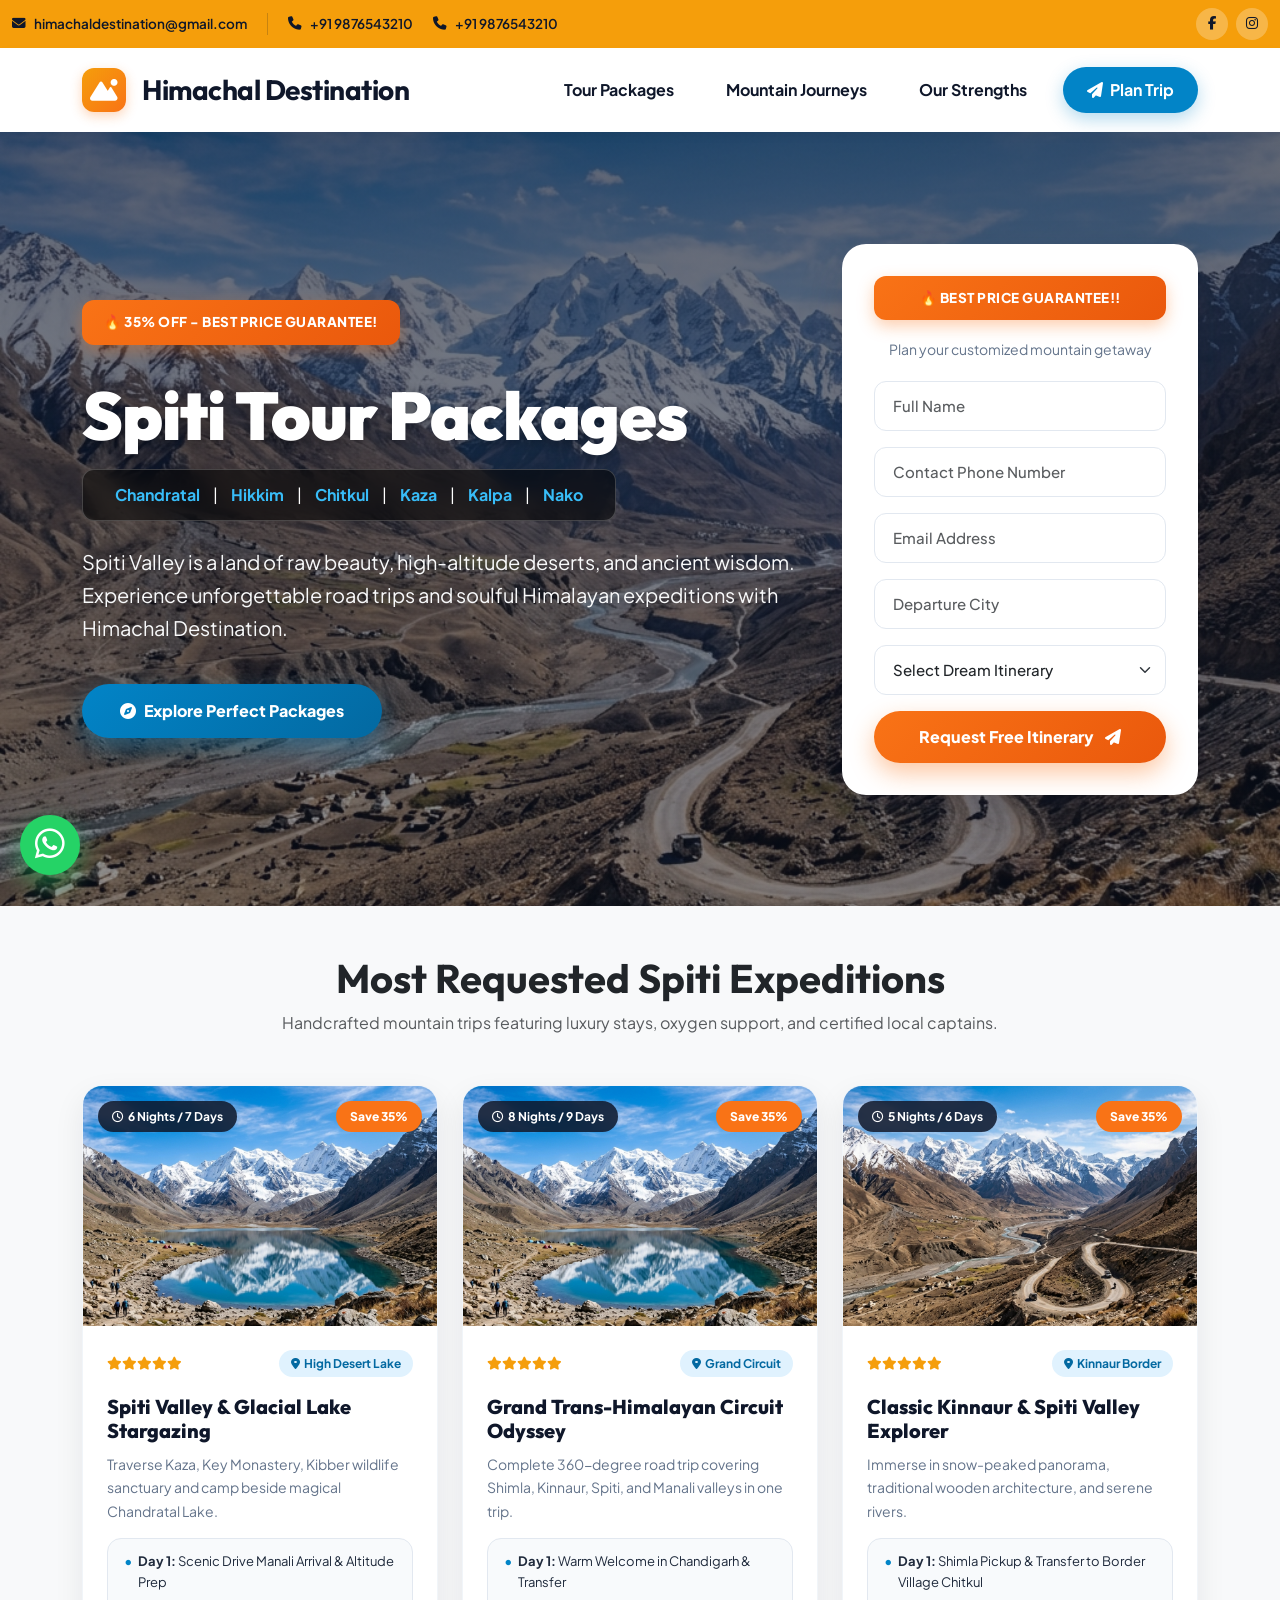
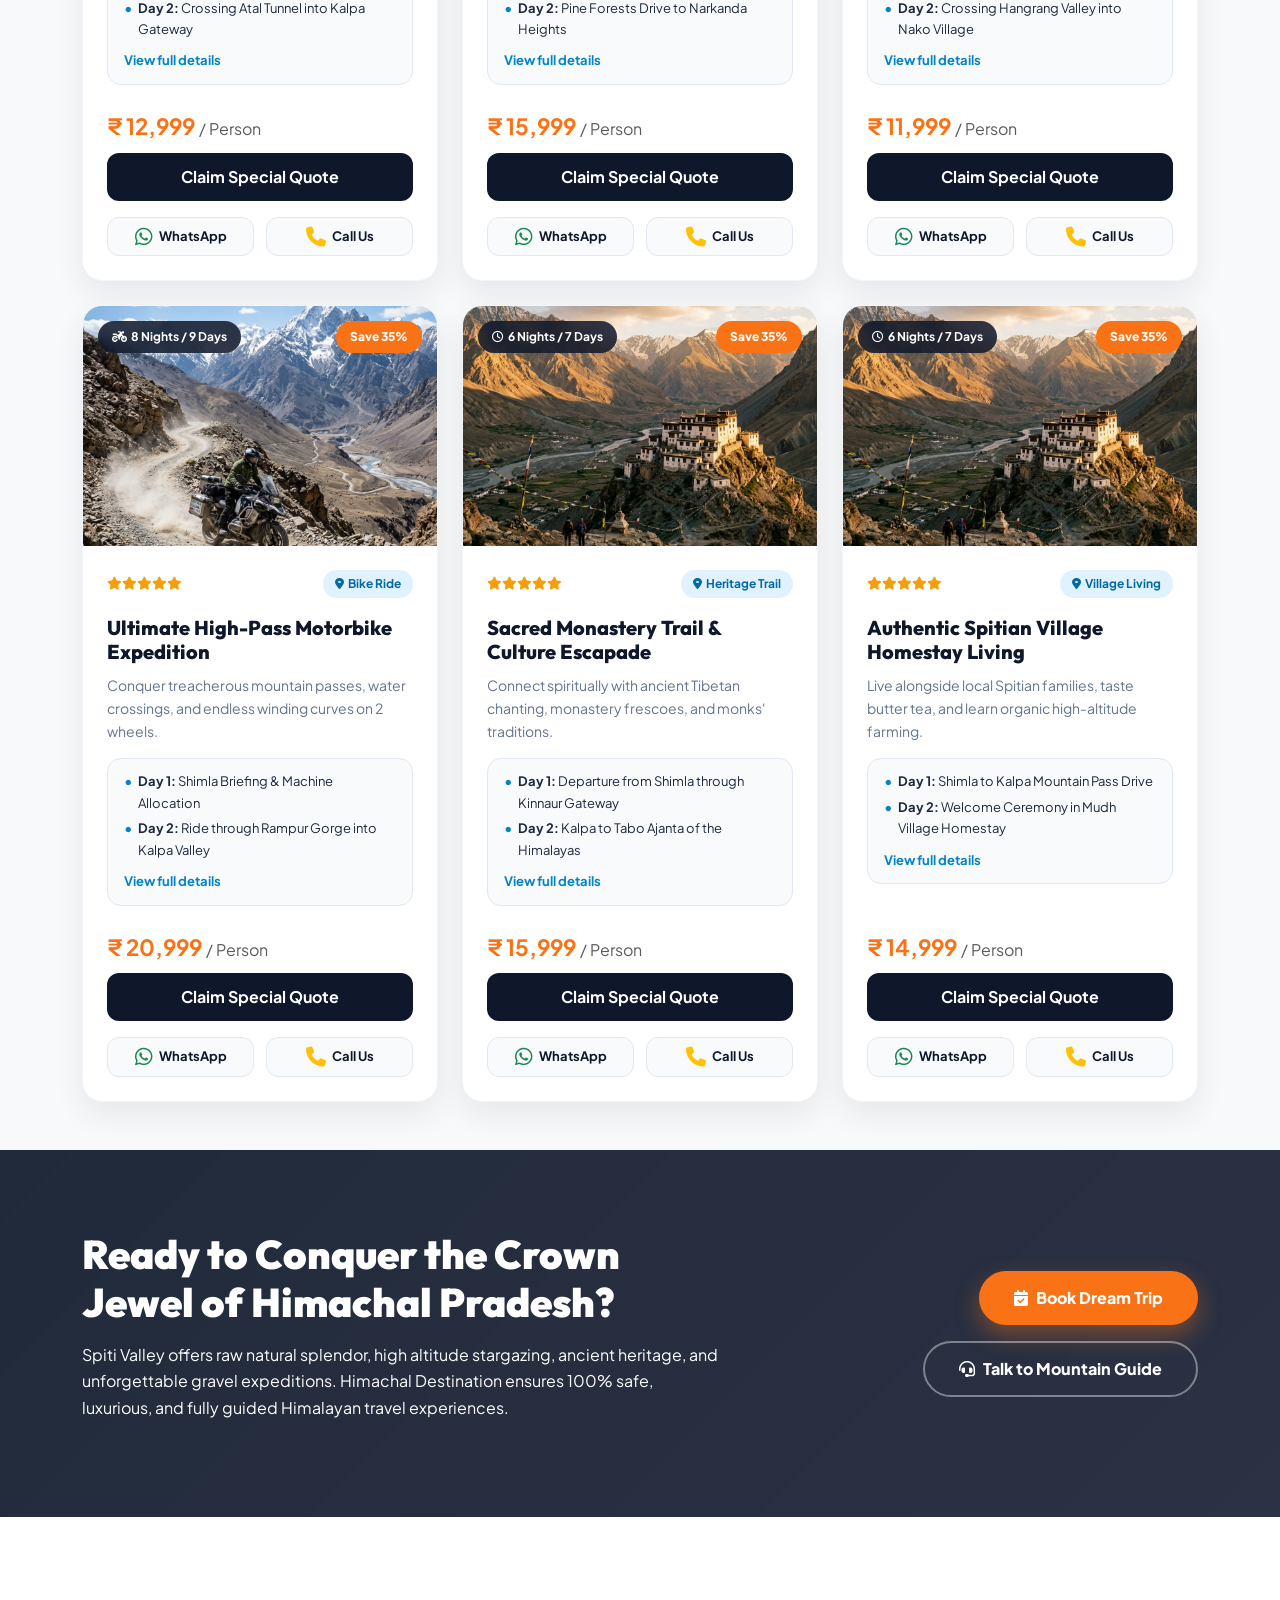
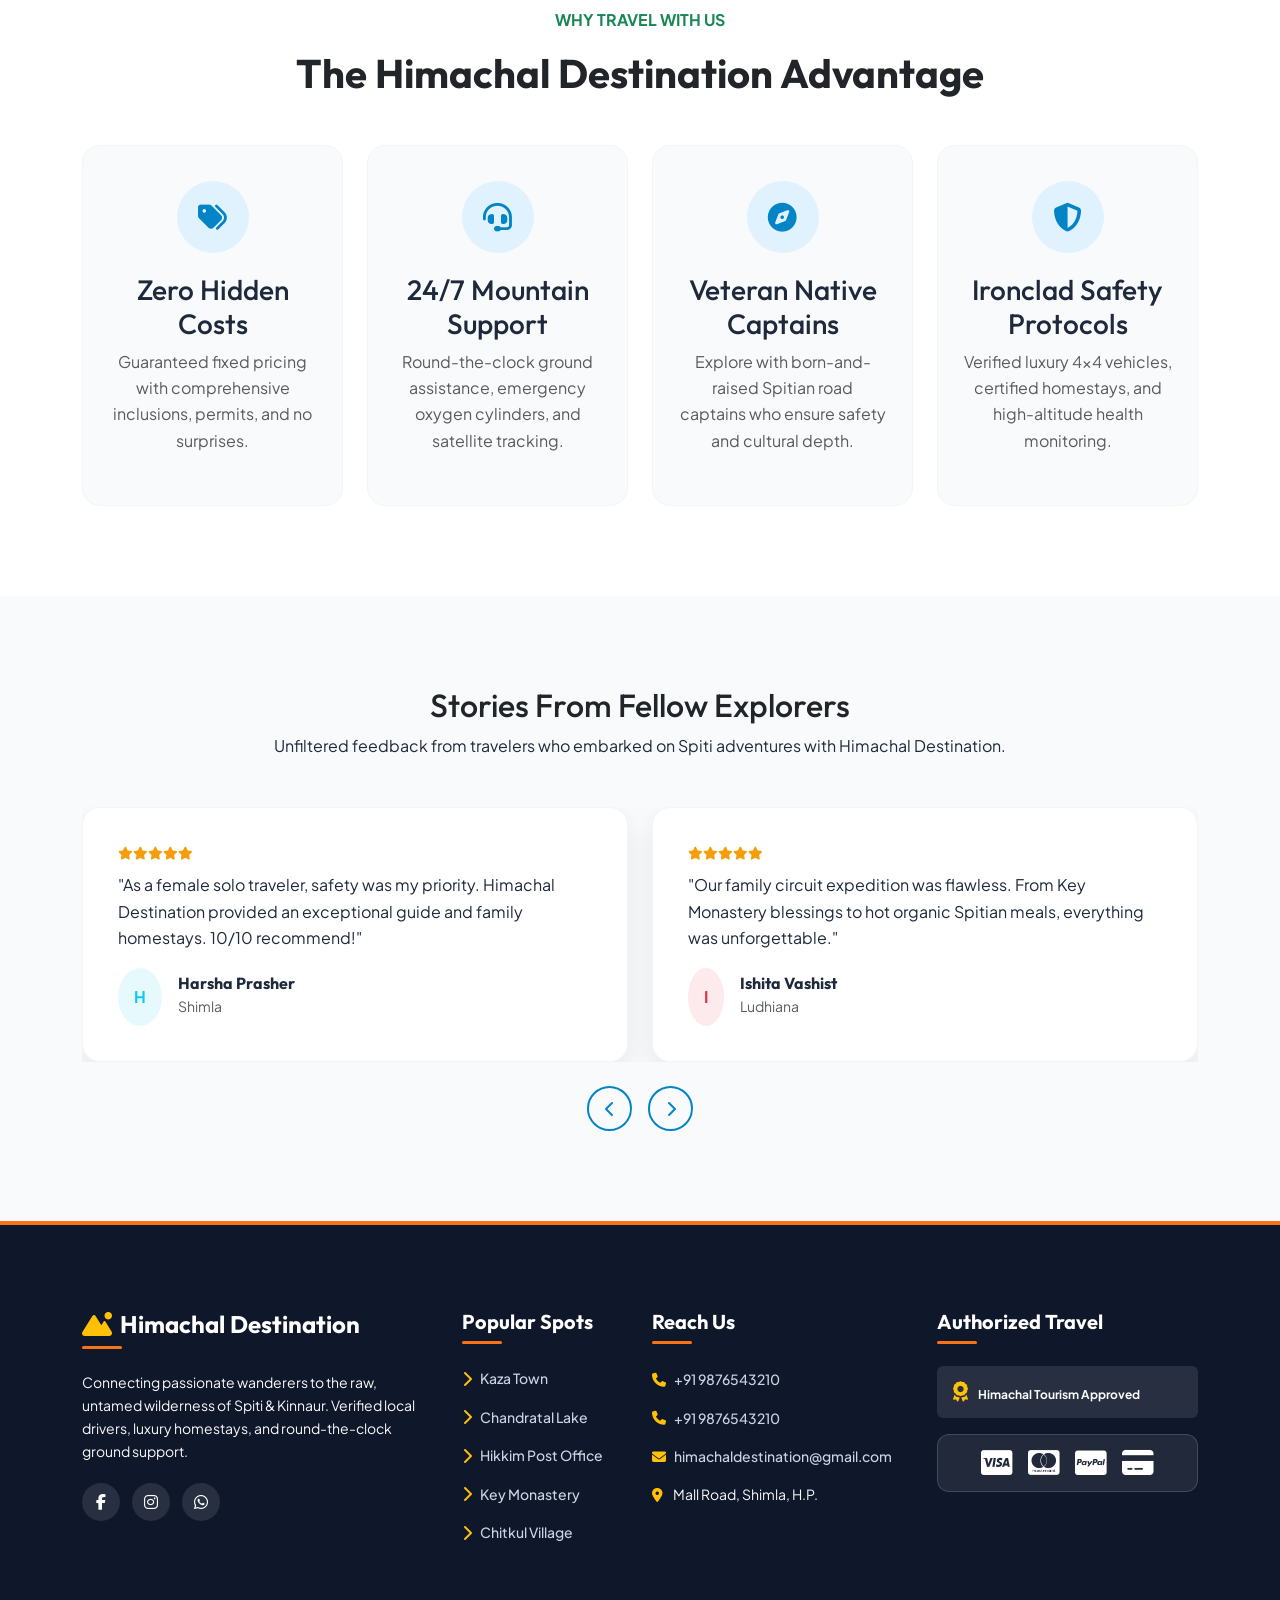
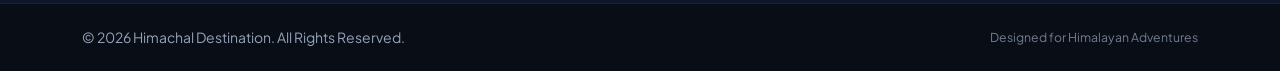
==== index.html @ 8f2480d2 "Add files via upload" ====
<!DOCTYPE html>
<html lang="en">

<head>
    <meta charset="UTF-8" />
    <meta name="viewport" content="width=device-width, initial-scale=1.0" />
    <title>Himachal Destination - Authentic Spiti Valley Expeditions & Himalayan Road Trips 2026</title>
    <meta name="description"
        content="Book handcrafted Spiti Valley journeys with Himachal Destination. Exclusive road trips, high-altitude camping, ancient monastery trails, and thrilling bike expeditions across Kaza & Chandratal.">
    <link rel="icon" href="./images/destination/spiti-monastery-2.jpg">

    <!-- Framework & Fonts Integration -->
    <link href="https://cdn.jsdelivr.net/npm/bootstrap@5.3.3/dist/css/bootstrap.min.css" rel="stylesheet">
    <link href="https://fonts.googleapis.com/css2?family=Outfit:wght@400;500;600;700;800;900&family=Plus+Jakarta+Sans:wght@400;500;600;700;800&display=swap" rel="stylesheet">
    <link rel="stylesheet" href="https://cdnjs.cloudflare.com/ajax/libs/font-awesome/6.5.1/css/all.min.css">

    <!-- Custom Theme Stylesheet -->
    <link rel="stylesheet" href="./css/style.css">

    <!-- Analytics Tracking -->
    <script async src="https://www.googletagmanager.com/gtag/js?id=AW-17689981528"></script>
    <script>
        window.dataLayer = window.dataLayer || [];
        function gtag() { dataLayer.push(arguments); }
        gtag('js', new Date());
        gtag('config', 'AW-17689981528');
    </script>
</head>

<body>

    <!-- Floating Quick Communication Widget -->
    <div class="hd-whatsapp-widget">
        <a href="https://api.whatsapp.com/send?phone=+919816002003&text=Hello%20Himachal%20Destination,%20I%20want%20to%20plan%20my%20Spiti%20dream%20vacation."
            target="_blank" aria-label="Chat on WhatsApp">
            <i class="fa-brands fa-whatsapp"></i>
        </a>
    </div>

    <!-- Top Contact & Social Bar -->
    <div class="hd-top-bar">
        <div class="container hd-header-inner">
            <div class="hd-contact-info">
                <a href="mailto:himachaldestination@gmail.com" class="hd-divider">
                    <i class="fa-solid fa-envelope"></i> himachaldestination@gmail.com
                </a>
                <a href="tel:+919876543210">
                    <i class="fa-solid fa-phone"></i> +91 9876543210
                </a>
                <a href="tel:+919876543210" class="hd-hide-mobile">
                    <i class="fa-solid fa-phone"></i> +91 9876543210
                </a>
            </div>

            <div class="hd-social-links">
                <a href="https://www.facebook.com/people/HimachalDestination/61583162938375/" target="_blank" aria-label="Facebook Page">
                    <i class="fa-brands fa-facebook-f"></i>
                </a>
                <a href="https://www.instagram.com/himachal_destination" target="_blank" aria-label="Instagram Profile">
                    <i class="fa-brands fa-instagram"></i>
                </a>
            </div>
        </div>
    </div>

    <!-- Header Navigation -->
    <nav class="navbar navbar-expand-lg navbar-light" id="mainNavbar">
        <div class="container">
            <a class="navbar-brand fw-bold fs-3 text-dark d-flex align-items-center gap-3" href="index.html">
                <div class="hd-brand-emblem"><i class="fa-solid fa-mountain-sun"></i></div>
                <span>Himachal Destination</span>
            </a>
            <button class="navbar-toggler collapsed" type="button" data-bs-toggle="collapse" data-bs-target="#hdNavMenu" aria-label="Toggle navigation menu">
                <div class="hd-hamburger-icon">
                    <span></span>
                    <span></span>
                    <span></span>
                </div>
            </button>
            <div class="collapse navbar-collapse" id="hdNavMenu">
                <ul class="navbar-nav ms-auto mb-2 mb-lg-0 align-items-center">
                    <li class="nav-item"><a class="nav-link" href="#packages">Tour Packages</a></li>
                    <li class="nav-item"><a class="nav-link" href="#journey">Mountain Journeys</a></li>
                    <li class="nav-item"><a class="nav-link" href="#choose">Our Strengths</a></li>
                    <li class="nav-item">
                        <a href="#popupForm" data-bs-toggle="modal" class="nav-link hd-nav-cta-btn text-white">
                            <i class="fa-solid fa-paper-plane me-1"></i> Plan Trip
                        </a>
                    </li>
                </ul>
            </div>
        </div>
    </nav>

    <!-- Main Content Area -->
    <main>
        <!-- Hero Section -->
        <section class="hero d-flex align-items-center">
            <div class="container">
                <div class="row align-items-center gy-4">
                    <div class="col-md-8 col-content">
                        <span class="hd-promo-tag">
                            🔥 35% OFF - Best Price Guarantee!
                        </span>
                        <h1 class="mt-3">Spiti Tour Packages</h1>
                        <div class="main-location my-2">
                            <span>Chandratal</span> | <span>Hikkim</span> | <span>Chitkul</span> | <span>Kaza</span> | <span>Kalpa</span> | <span>Nako</span>
                        </div>
                        <p class="mt-3 text-light opacity-90 fs-5">
                            Spiti Valley is a land of raw beauty, high-altitude deserts, and ancient wisdom. Experience unforgettable road trips and soulful Himalayan expeditions with Himachal Destination.
                        </p>
                        <a href="#packages" class="btn btn-custom mt-4">
                            <i class="fa-solid fa-compass me-2"></i>Explore Perfect Packages
                        </a>
                    </div>
                    <div class="col-md-4">
                        <div class="hd-booking-card">
                            <div class="hd-promo-tag">
                                🔥 BEST PRICE GUARANTEE!!
                            </div>
                            <p class="form-subtitle text-center">Plan your customized mountain getaway</p>

                            <form action="mail.php" method="post">
                                <input type="text" name="name" placeholder="Full Name" class="form-control" required>
                                <input type="tel" name="phone" placeholder="Contact Phone Number" minlength="10" maxlength="10" class="form-control" required>
                                <input type="email" name="email" placeholder="Email Address" class="form-control" required>
                                <input type="text" name="city" placeholder="Departure City" class="form-control" required>
                                <select name="destination" class="form-select" required>
                                    <option value="">Select Dream Itinerary</option>
                                    <option value="Spiti Valley Tour with Chandratal Lake">Spiti Valley & Glacial Chandratal Stargazing</option>
                                    <option value="Spiti Valley Circuit Tour">Grand Trans-Himalayan Circuit Odyssey</option>
                                    <option value="Spiti Monastery Trail Tour Package">Sacred Monastery Trail & Culture Escapade</option>
                                    <option value="Spiti Bike Expedition Tour">Ultimate High-Pass Motorbike Expedition</option>
                                    <option value="Spiti Valley Tour Package">Classic Spiti & Kinnaur Valley Explorer</option>
                                    <option value="Spiti Cultural Immersion Tour">Authentic Himalayan Village Living</option>
                                </select>
                                <button type="submit" class="btn btn-primary w-100">
                                    Request Free Itinerary <i class="fa-solid fa-paper-plane ms-2"></i>
                                </button>
                            </form>
                        </div>
                    </div>
                </div>
            </div>
        </section>

        <!-- Tour Catalog Section -->
        <section id="packages" class="py-5 bg-light">
            <div class="container">
                <div class="text-center mb-5">
                    <h2 class="fw-bold display-6 text-dark">Most Requested Spiti Expeditions</h2>
                    <p class="text-muted">Handcrafted mountain trips featuring luxury stays, oxygen support, and certified local captains.</p>
                </div>

                <div class="row g-4">
                    <!-- Package Item 1 -->
                    <div class="col-md-6 col-lg-4">
                        <article class="hd-tour-card">
                            <div class="hd-card-banner">
                                <img src="./images/destination/chandratal.jpg" alt="Spiti Valley with Chandratal Lake">
                                <span class="hd-duration-chip"><i class="fa-regular fa-clock me-1"></i>6 Nights / 7 Days</span>
                                <span class="hd-discount-tag">Save 35%</span>
                            </div>
                            <div class="hd-card-content">
                                <div class="d-flex justify-content-between align-items-center mb-2">
                                    <div class="rating">
                                        <i class="fas fa-star"></i><i class="fas fa-star"></i><i class="fas fa-star"></i><i class="fas fa-star"></i><i class="fas fa-star"></i>
                                    </div>
                                    <span class="hd-destination-badge"><i class="fa-solid fa-location-dot me-1"></i>High Desert Lake</span>
                                </div>
                                <h3 class="hd-tour-title fs-5">Spiti Valley & Glacial Lake Stargazing</h3>
                                <p class="hd-tour-summary">Traverse Kaza, Key Monastery, Kibber wildlife sanctuary and camp beside magical Chandratal Lake.</p>
                                
                                <div class="hd-itinerary-accordion">
                                    <div class="hd-itinerary-step"><strong>Day 1:</strong> Scenic Drive Manali Arrival & Altitude Prep</div>
                                    <div class="hd-itinerary-step"><strong>Day 2:</strong> Crossing Atal Tunnel into Kalpa Gateway</div>
                                    <div class="hd-itinerary-collapse">
                                        <div class="hd-itinerary-step"><strong>Day 3:</strong> Across Kunzum Pass into Heart of Kaza</div>
                                        <div class="hd-itinerary-step"><strong>Day 4:</strong> World's Highest Post Office Hikkim & Komik</div>
                                        <div class="hd-itinerary-step"><strong>Day 5:</strong> Ancient Tabo Monastery & Pin Valley Safari</div>
                                        <div class="hd-itinerary-step"><strong>Day 6:</strong> Sunset Camping beside Chandratal Moon Lake</div>
                                        <div class="hd-itinerary-step"><strong>Day 7:</strong> Return Journey to Manali via Rohtang Pass</div>
                                    </div>
                                    <button class="hd-accordion-btn" onclick="hdHandleItineraryToggle(this)">View full details</button>
                                </div>

                                <div class="mt-auto">
                                    <p class="hd-tour-price fw-bold my-2">₹ 12,999 <span class="fs-6 fw-normal text-muted">/ Person</span></p>
                                    <a href="#" class="btn btn-dark w-100 mb-3" data-bs-toggle="modal" data-bs-target="#popupForm">Claim Special Quote</a>
                                    <div class="hd-action-group">
                                        <div class="hd-action-item">
                                            <a href="https://api.whatsapp.com/send?phone=+918091068266&text=Hello%20Himachal%20Destination,%20I%20want%20to%20book%20Chandratal%20Stargazing%20Tour." target="_blank">
                                                <i class="fa-brands fa-whatsapp text-success fs-5"></i> WhatsApp
                                            </a>
                                        </div>
                                        <div class="hd-action-item">
                                            <a href="tel:+919876543210">
                                                <i class="fa-solid fa-phone text-warning fs-5"></i> Call Us
                                            </a>
                                        </div>
                                    </div>
                                </div>
                            </div>
                        </article>
                    </div>

                    <!-- Package Item 2 -->
                    <div class="col-md-6 col-lg-4">
                        <article class="hd-tour-card">
                            <div class="hd-card-banner">
                                <img src="./images/destination/hikkim.jpg" alt="Trans-Himalayan Circuit Tour">
                                <span class="hd-duration-chip"><i class="fa-regular fa-clock me-1"></i>8 Nights / 9 Days</span>
                                <span class="hd-discount-tag">Save 35%</span>
                            </div>
                            <div class="hd-card-content">
                                <div class="d-flex justify-content-between align-items-center mb-2">
                                    <div class="rating">
                                        <i class="fas fa-star"></i><i class="fas fa-star"></i><i class="fas fa-star"></i><i class="fas fa-star"></i><i class="fas fa-star"></i>
                                    </div>
                                    <span class="hd-destination-badge"><i class="fa-solid fa-location-dot me-1"></i>Grand Circuit</span>
                                </div>
                                <h3 class="hd-tour-title fs-5">Grand Trans-Himalayan Circuit Odyssey</h3>
                                <p class="hd-tour-summary">Complete 360-degree road trip covering Shimla, Kinnaur, Spiti, and Manali valleys in one trip.</p>
                                
                                <div class="hd-itinerary-accordion">
                                    <div class="hd-itinerary-step"><strong>Day 1:</strong> Warm Welcome in Chandigarh & Transfer</div>
                                    <div class="hd-itinerary-step"><strong>Day 2:</strong> Pine Forests Drive to Narkanda Heights</div>
                                    <div class="hd-itinerary-collapse">
                                        <div class="hd-itinerary-step"><strong>Day 3:</strong> Journey to India's Last Village Chitkul</div>
                                        <div class="hd-itinerary-step"><strong>Day 4:</strong> Baspa River Trails to Holy Nako Lake</div>
                                        <div class="hd-itinerary-step"><strong>Day 5:</strong> Entering Spiti Valley Kaza Town Exploration</div>
                                        <div class="hd-itinerary-step"><strong>Day 6:</strong> High Altitude Villages & Key Monastery Trek</div>
                                        <div class="hd-itinerary-step"><strong>Day 7:</strong> Scenic Overlook Drive to Kalpa Apple Orchards</div>
                                        <div class="hd-itinerary-step"><strong>Day 8:</strong> Queen of Hills Shimla Evening Stroll</div>
                                        <div class="hd-itinerary-step"><strong>Day 9:</strong> Return Departure Drive to Chandigarh</div>
                                    </div>
                                    <button class="hd-accordion-btn" onclick="hdHandleItineraryToggle(this)">View full details</button>
                                </div>

                                <div class="mt-auto">
                                    <p class="hd-tour-price fw-bold my-2">₹ 15,999 <span class="fs-6 fw-normal text-muted">/ Person</span></p>
                                    <a href="#" class="btn btn-dark w-100 mb-3" data-bs-toggle="modal" data-bs-target="#popupForm">Claim Special Quote</a>
                                    <div class="hd-action-group">
                                        <div class="hd-action-item">
                                            <a href="https://api.whatsapp.com/send?phone=+918091068266&text=Hello%20Himachal%20Destination,%20I%20want%20to%20book%20Grand%20Circuit%20Odyssey." target="_blank">
                                                <i class="fa-brands fa-whatsapp text-success fs-5"></i> WhatsApp
                                            </a>
                                        </div>
                                        <div class="hd-action-item">
                                            <a href="tel:+919876543210">
                                                <i class="fa-solid fa-phone text-warning fs-5"></i> Call Us
                                            </a>
                                        </div>
                                    </div>
                                </div>
                            </div>
                        </article>
                    </div>

                    <!-- Package Item 3 -->
                    <div class="col-md-6 col-lg-4">
                        <article class="hd-tour-card">
                            <div class="hd-card-banner">
                                <img src="./images/destination/chhitkul.jfif" alt="Classic Spiti Explorer">
                                <span class="hd-duration-chip"><i class="fa-regular fa-clock me-1"></i>5 Nights / 6 Days</span>
                                <span class="hd-discount-tag">Save 35%</span>
                            </div>
                            <div class="hd-card-content">
                                <div class="d-flex justify-content-between align-items-center mb-2">
                                    <div class="rating">
                                        <i class="fas fa-star"></i><i class="fas fa-star"></i><i class="fas fa-star"></i><i class="fas fa-star"></i><i class="fas fa-star"></i>
                                    </div>
                                    <span class="hd-destination-badge"><i class="fa-solid fa-location-dot me-1"></i>Kinnaur Border</span>
                                </div>
                                <h3 class="hd-tour-title fs-5">Classic Kinnaur & Spiti Valley Explorer</h3>
                                <p class="hd-tour-summary">Immerse in snow-peaked panorama, traditional wooden architecture, and serene rivers.</p>
                                
                                <div class="hd-itinerary-accordion">
                                    <div class="hd-itinerary-step"><strong>Day 1:</strong> Shimla Pickup & Transfer to Border Village Chitkul</div>
                                    <div class="hd-itinerary-step"><strong>Day 2:</strong> Crossing Hangrang Valley into Nako Village</div>
                                    <div class="hd-itinerary-collapse">
                                        <div class="hd-itinerary-step"><strong>Day 3:</strong> Kaza Local Heritage Sightseeing & Markets</div>
                                        <div class="hd-itinerary-step"><strong>Day 4:</strong> High Altitude Chicham Bridge & Kibber Reserve</div>
                                        <div class="hd-itinerary-step"><strong>Day 5:</strong> Dhankar Cliffside Gompa & Kalpa Homestay</div>
                                        <div class="hd-itinerary-step"><strong>Day 6:</strong> Farewell Mountain Drive back to Shimla</div>
                                    </div>
                                    <button class="hd-accordion-btn" onclick="hdHandleItineraryToggle(this)">View full details</button>
                                </div>

                                <div class="mt-auto">
                                    <p class="hd-tour-price fw-bold my-2">₹ 11,999 <span class="fs-6 fw-normal text-muted">/ Person</span></p>
                                    <a href="#" class="btn btn-dark w-100 mb-3" data-bs-toggle="modal" data-bs-target="#popupForm">Claim Special Quote</a>
                                    <div class="hd-action-group">
                                        <div class="hd-action-item">
                                            <a href="https://api.whatsapp.com/send?phone=+918091068266&text=Hello%20Himachal%20Destination,%20I%20want%20to%20book%20Classic%20Explorer%20Package." target="_blank">
                                                <i class="fa-brands fa-whatsapp text-success fs-5"></i> WhatsApp
                                            </a>
                                        </div>
                                        <div class="hd-action-item">
                                            <a href="tel:+919876543210">
                                                <i class="fa-solid fa-phone text-warning fs-5"></i> Call Us
                                            </a>
                                        </div>
                                    </div>
                                </div>
                            </div>
                        </article>
                    </div>

                    <!-- Package Item 4 -->
                    <div class="col-md-6 col-lg-4">
                        <article class="hd-tour-card">
                            <div class="hd-card-banner">
                                <img src="./images/destination/spiti-bike.jpg" alt="Motorbike Expedition">
                                <span class="hd-duration-chip"><i class="fa-solid fa-motorcycle me-1"></i>8 Nights / 9 Days</span>
                                <span class="hd-discount-tag">Save 35%</span>
                            </div>
                            <div class="hd-card-content">
                                <div class="d-flex justify-content-between align-items-center mb-2">
                                    <div class="rating">
                                        <i class="fas fa-star"></i><i class="fas fa-star"></i><i class="fas fa-star"></i><i class="fas fa-star"></i><i class="fas fa-star"></i>
                                    </div>
                                    <span class="hd-destination-badge"><i class="fa-solid fa-location-dot me-1"></i>Bike Ride</span>
                                </div>
                                <h3 class="hd-tour-title fs-5">Ultimate High-Pass Motorbike Expedition</h3>
                                <p class="hd-tour-summary">Conquer treacherous mountain passes, water crossings, and endless winding curves on 2 wheels.</p>
                                
                                <div class="hd-itinerary-accordion">
                                    <div class="hd-itinerary-step"><strong>Day 1:</strong> Shimla Briefing & Machine Allocation</div>
                                    <div class="hd-itinerary-step"><strong>Day 2:</strong> Ride through Rampur Gorge into Kalpa Valley</div>
                                    <div class="hd-itinerary-collapse">
                                        <div class="hd-itinerary-step"><strong>Day 3:</strong> Offroad Trails Kalpa to Tabo Monastery</div>
                                        <div class="hd-itinerary-step"><strong>Day 4:</strong> Speed Highway Ride into Kaza Heartlands</div>
                                        <div class="hd-itinerary-step"><strong>Day 5:</strong> Highest Riding Circuit Hikkim, Komic, Langza</div>
                                        <div class="hd-itinerary-step"><strong>Day 6:</strong> High Altitude Water Crossing Ride to Chandratal</div>
                                        <div class="hd-itinerary-step"><strong>Day 7:</strong> Conquering Kunzum Pass to Manali Valley</div>
                                        <div class="hd-itinerary-step"><strong>Day 8:</strong> Relaxation Day & Machine Maintenance</div>
                                        <div class="hd-itinerary-step"><strong>Day 9:</strong> Final Departure with Legendary Memories</div>
                                    </div>
                                    <button class="hd-accordion-btn" onclick="hdHandleItineraryToggle(this)">View full details</button>
                                </div>

                                <div class="mt-auto">
                                    <p class="hd-tour-price fw-bold my-2">₹ 20,999 <span class="fs-6 fw-normal text-muted">/ Person</span></p>
                                    <a href="#" class="btn btn-dark w-100 mb-3" data-bs-toggle="modal" data-bs-target="#popupForm">Claim Special Quote</a>
                                    <div class="hd-action-group">
                                        <div class="hd-action-item">
                                            <a href="https://api.whatsapp.com/send?phone=+918091068266&text=Hello%20Himachal%20Destination,%20I%20want%20to%20book%20Bike%20Expedition." target="_blank">
                                                <i class="fa-brands fa-whatsapp text-success fs-5"></i> WhatsApp
                                            </a>
                                        </div>
                                        <div class="hd-action-item">
                                            <a href="tel:+919876543210">
                                                <i class="fa-solid fa-phone text-warning fs-5"></i> Call Us
                                            </a>
                                        </div>
                                    </div>
                                </div>
                            </div>
                        </article>
                    </div>

                    <!-- Package Item 5 -->
                    <div class="col-md-6 col-lg-4">
                        <article class="hd-tour-card">
                            <div class="hd-card-banner">
                                <img src="./images/destination/spiti-monastery-2.jpg" alt="Monastery Trail">
                                <span class="hd-duration-chip"><i class="fa-regular fa-clock me-1"></i>6 Nights / 7 Days</span>
                                <span class="hd-discount-tag">Save 35%</span>
                            </div>
                            <div class="hd-card-content">
                                <div class="d-flex justify-content-between align-items-center mb-2">
                                    <div class="rating">
                                        <i class="fas fa-star"></i><i class="fas fa-star"></i><i class="fas fa-star"></i><i class="fas fa-star"></i><i class="fas fa-star"></i>
                                    </div>
                                    <span class="hd-destination-badge"><i class="fa-solid fa-location-dot me-1"></i>Heritage Trail</span>
                                </div>
                                <h3 class="hd-tour-title fs-5">Sacred Monastery Trail & Culture Escapade</h3>
                                <p class="hd-tour-summary">Connect spiritually with ancient Tibetan chanting, monastery frescoes, and monks' traditions.</p>
                                
                                <div class="hd-itinerary-accordion">
                                    <div class="hd-itinerary-step"><strong>Day 1:</strong> Departure from Shimla through Kinnaur Gateway</div>
                                    <div class="hd-itinerary-step"><strong>Day 2:</strong> Kalpa to Tabo Ajanta of the Himalayas</div>
                                    <div class="hd-itinerary-collapse">
                                        <div class="hd-itinerary-step"><strong>Day 3:</strong> Meditation Session & Village Stroll in Tabo</div>
                                        <div class="hd-itinerary-step"><strong>Day 4:</strong> Perched Citadel Gompa Visit in Dhankar</div>
                                        <div class="hd-itinerary-step"><strong>Day 5:</strong> Famous Key Monastery Blessing & Kibber Reserve</div>
                                        <div class="hd-itinerary-step"><strong>Day 6:</strong> Scenic Drive Back to Kalpa Homestays</div>
                                        <div class="hd-itinerary-step"><strong>Day 7:</strong> Return Arrival in Shimla City</div>
                                    </div>
                                    <button class="hd-accordion-btn" onclick="hdHandleItineraryToggle(this)">View full details</button>
                                </div>

                                <div class="mt-auto">
                                    <p class="hd-tour-price fw-bold my-2">₹ 15,999 <span class="fs-6 fw-normal text-muted">/ Person</span></p>
                                    <a href="#" class="btn btn-dark w-100 mb-3" data-bs-toggle="modal" data-bs-target="#popupForm">Claim Special Quote</a>
                                    <div class="hd-action-group">
                                        <div class="hd-action-item">
                                            <a href="https://api.whatsapp.com/send?phone=+918091068266&text=Hello%20Himachal%20Destination,%20I%20want%20to%20book%20Sacred%20Monastery%20Trail." target="_blank">
                                                <i class="fa-brands fa-whatsapp text-success fs-5"></i> WhatsApp
                                            </a>
                                        </div>
                                        <div class="hd-action-item">
                                            <a href="tel:+919876543210">
                                                <i class="fa-solid fa-phone text-warning fs-5"></i> Call Us
                                            </a>
                                        </div>
                                    </div>
                                </div>
                            </div>
                        </article>
                    </div>

                    <!-- Package Item 6 -->
                    <div class="col-md-6 col-lg-4">
                        <article class="hd-tour-card">
                            <div class="hd-card-banner">
                                <img src="./images/destination/spiti-culture.webp" alt="Cultural Immersion">
                                <span class="hd-duration-chip"><i class="fa-regular fa-clock me-1"></i>6 Nights / 7 Days</span>
                                <span class="hd-discount-tag">Save 35%</span>
                            </div>
                            <div class="hd-card-content">
                                <div class="d-flex justify-content-between align-items-center mb-2">
                                    <div class="rating">
                                        <i class="fas fa-star"></i><i class="fas fa-star"></i><i class="fas fa-star"></i><i class="fas fa-star"></i><i class="fas fa-star"></i>
                                    </div>
                                    <span class="hd-destination-badge"><i class="fa-solid fa-location-dot me-1"></i>Village Living</span>
                                </div>
                                <h3 class="hd-tour-title fs-5">Authentic Spitian Village Homestay Living</h3>
                                <p class="hd-tour-summary">Live alongside local Spitian families, taste butter tea, and learn organic high-altitude farming.</p>
                                
                                <div class="hd-itinerary-accordion">
                                    <div class="hd-itinerary-step"><strong>Day 1:</strong> Shimla to Kalpa Mountain Pass Drive</div>
                                    <div class="hd-itinerary-step"><strong>Day 2:</strong> Welcome Ceremony in Mudh Village Homestay</div>
                                    <div class="hd-itinerary-collapse">
                                        <div class="hd-itinerary-step"><strong>Day 3:</strong> Traditional Culinary Workshops & Butter Tea Making</div>
                                        <div class="hd-itinerary-step"><strong>Day 4:</strong> Evening Folk Storytelling by Village Elders</div>
                                        <div class="hd-itinerary-step"><strong>Day 5:</strong> Organic Farming Experience & Wool Crafting</div>
                                        <div class="hd-itinerary-step"><strong>Day 6:</strong> Stargazing & Reflection in Peaceful Kaza</div>
                                        <div class="hd-itinerary-step"><strong>Day 7:</strong> Departure from Spiti back to Shimla</div>
                                    </div>
                                    <button class="hd-accordion-btn" onclick="hdHandleItineraryToggle(this)">View full details</button>
                                </div>

                                <div class="mt-auto">
                                    <p class="hd-tour-price fw-bold my-2">₹ 14,999 <span class="fs-6 fw-normal text-muted">/ Person</span></p>
                                    <a href="#" class="btn btn-dark w-100 mb-3" data-bs-toggle="modal" data-bs-target="#popupForm">Claim Special Quote</a>
                                    <div class="hd-action-group">
                                        <div class="hd-action-item">
                                            <a href="https://api.whatsapp.com/send?phone=+918091068266&text=Hello%20Himachal%20Destination,%20I%20want%20to%20book%20Village%20Homestay%20Living." target="_blank">
                                                <i class="fa-brands fa-whatsapp text-success fs-5"></i> WhatsApp
                                            </a>
                                        </div>
                                        <div class="hd-action-item">
                                            <a href="tel:+919876543210">
                                                <i class="fa-solid fa-phone text-warning fs-5"></i> Call Us
                                            </a>
                                        </div>
                                    </div>
                                </div>
                            </div>
                        </article>
                    </div>

                </div>
            </div>
        </section>

        <!-- Call to Action Banner -->
        <section id="journey" class="hd-banner-cta">
            <div class="journey-overlay">
                <div class="container">
                    <div class="row align-items-center gy-4">
                        <div class="col-lg-7 text-center text-lg-start">
                            <h2 class="cta-title fs-1">Ready to Conquer the Crown Jewel of Himachal Pradesh?</h2>
                            <p class="cta-text mt-3 opacity-90 fs-6">
                                Spiti Valley offers raw natural splendor, high altitude stargazing, ancient heritage, and unforgettable gravel expeditions. Himachal Destination ensures 100% safe, luxurious, and fully guided Himalayan travel experiences.
                            </p>
                        </div>
                        <div class="col-lg-5 text-center text-lg-end">
                            <div class="d-flex gap-3 justify-content-center justify-content-lg-end flex-wrap">
                                <a href="#" class="btn btn-cta-primary" data-bs-toggle="modal" data-bs-target="#popupForm">
                                    <i class="fa-solid fa-calendar-check me-2"></i>Book Dream Trip
                                </a>
                                <a href="tel:+919876543210" class="btn btn-cta-outline">
                                    <i class="fa-solid fa-headset me-2"></i>Talk to Mountain Guide
                                </a>
                            </div>
                        </div>
                    </div>
                </div>
            </div>
        </section>

        <!-- Features Showcase Section -->
        <section class="py-6" id="choose">
            <div class="container text-center">
                <div class="mb-5">
                    <p class="text-uppercase fw-bold text-success tracking-wider">Why Travel With Us</p>
                    <h2 class="fw-bold display-6 text-dark">The Himachal Destination Advantage</h2>
                </div>

                <div class="row g-4">
                    <div class="col-md-3">
                        <div class="hd-feature-box">
                            <div class="icon-wrapper">
                                <i class="fa-solid fa-tags"></i>
                            </div>
                            <h3>Zero Hidden Costs</h3>
                            <p class="text-muted">Guaranteed fixed pricing with comprehensive inclusions, permits, and no surprises.</p>
                        </div>
                    </div>

                    <div class="col-md-3">
                        <div class="hd-feature-box">
                            <div class="icon-wrapper">
                                <i class="fa-solid fa-headset"></i>
                            </div>
                            <h3>24/7 Mountain Support</h3>
                            <p class="text-muted">Round-the-clock ground assistance, emergency oxygen cylinders, and satellite tracking.</p>
                        </div>
                    </div>

                    <div class="col-md-3">
                        <div class="hd-feature-box">
                            <div class="icon-wrapper">
                                <i class="fa-solid fa-compass"></i>
                            </div>
                            <h3>Veteran Native Captains</h3>
                            <p class="text-muted">Explore with born-and-raised Spitian road captains who ensure safety and cultural depth.</p>
                        </div>
                    </div>

                    <div class="col-md-3">
                        <div class="hd-feature-box">
                            <div class="icon-wrapper">
                                <i class="fa-solid fa-shield-halved"></i>
                            </div>
                            <h3>Ironclad Safety Protocols</h3>
                            <p class="text-muted">Verified luxury 4x4 vehicles, certified homestays, and high-altitude health monitoring.</p>
                        </div>
                    </div>
                </div>
            </div>
        </section>

        <!-- Reviews Showcase Section -->
        <section class="hd-reviews-section">
            <div class="container">
                <div class="text-center mb-5">
                    <h2 class="testimonial-title text-dark fs-2">Stories From Fellow Explorers</h2>
                    <p class="testimonial-subtitle">Unfiltered feedback from travelers who embarked on Spiti adventures with Himachal Destination.</p>
                </div>

                <!-- Interactive Carousel Slider -->
                <div id="hdReviewCarousel" class="carousel slide" data-bs-ride="carousel" data-bs-interval="2500">
                    <div class="carousel-inner">
                        <!-- Carousel Slide 1 -->
                        <div class="carousel-item active">
                            <div class="row g-4 justify-content-center">
                                <div class="col-md-6">
                                    <div class="hd-review-card">
                                        <div class="rating mb-2">
                                            <i class="fas fa-star"></i><i class="fas fa-star"></i><i class="fas fa-star"></i><i class="fas fa-star"></i><i class="fas fa-star"></i>
                                        </div>
                                        <p class="testimonial-text">"My Spiti road trip with Himachal Destination exceeded all expectations! The SUV driver was extremely skilled on mountain bends and stays were cozy."</p>
                                        <div class="d-flex align-items-center gap-3">
                                            <div class="bg-success bg-opacity-10 rounded-circle p-3 text-success fw-bold">N</div>
                                            <div>
                                                <h3 class="mb-0 fw-bold fs-6">Nikhil Sharma</h3>
                                                <small class="text-muted">New Delhi</small>
                                            </div>
                                        </div>
                                    </div>
                                </div>
                                <div class="col-md-6 d-none d-md-block">
                                    <div class="hd-review-card">
                                        <div class="rating mb-2">
                                            <i class="fas fa-star"></i><i class="fas fa-star"></i><i class="fas fa-star"></i><i class="fas fa-star"></i><i class="fas fa-star"></i>
                                        </div>
                                        <p class="testimonial-text">"The Chandratal Lake stargazing experience was breathtaking. Thanks to Himachal Destination team for seamless arrangements & warm hospitality."</p>
                                        <div class="d-flex align-items-center gap-3">
                                            <div class="bg-warning bg-opacity-10 rounded-circle p-3 text-warning fw-bold">M</div>
                                            <div>
                                                <h3 class="mb-0 fw-bold fs-6">Mohit Choudhary</h3>
                                                <small class="text-muted">Chandigarh</small>
                                            </div>
                                        </div>
                                    </div>
                                </div>
                            </div>
                        </div>

                        <!-- Carousel Slide 2 -->
                        <div class="carousel-item">
                            <div class="row g-4 justify-content-center">
                                <div class="col-md-6">
                                    <div class="hd-review-card">
                                        <div class="rating mb-2">
                                            <i class="fas fa-star"></i><i class="fas fa-star"></i><i class="fas fa-star"></i><i class="fas fa-star"></i><i class="fas fa-star"></i>
                                        </div>
                                        <p class="testimonial-text">"As a female solo traveler, safety was my priority. Himachal Destination provided an exceptional guide and family homestays. 10/10 recommend!"</p>
                                        <div class="d-flex align-items-center gap-3">
                                            <div class="bg-info bg-opacity-10 rounded-circle p-3 text-info fw-bold">H</div>
                                            <div>
                                                <h3 class="mb-0 fw-bold fs-6">Harsha Prasher</h3>
                                                <small class="text-muted">Shimla</small>
                                            </div>
                                        </div>
                                    </div>
                                </div>
                                <div class="col-md-6 d-none d-md-block">
                                    <div class="hd-review-card">
                                        <div class="rating mb-2">
                                            <i class="fas fa-star"></i><i class="fas fa-star"></i><i class="fas fa-star"></i><i class="fas fa-star"></i><i class="fas fa-star"></i>
                                        </div>
                                        <p class="testimonial-text">"Our family circuit expedition was flawless. From Key Monastery blessings to hot organic Spitian meals, everything was unforgettable."</p>
                                        <div class="d-flex align-items-center gap-3">
                                            <div class="bg-danger bg-opacity-10 rounded-circle p-3 text-danger fw-bold">I</div>
                                            <div>
                                                <h3 class="mb-0 fw-bold fs-6">Ishita Vashist</h3>
                                                <small class="text-muted">Ludhiana</small>
                                            </div>
                                        </div>
                                    </div>
                                </div>
                            </div>
                        </div>

                        <!-- Carousel Slide 3 -->
                        <div class="carousel-item">
                            <div class="row g-4 justify-content-center">
                                <div class="col-md-6">
                                    <div class="hd-review-card">
                                        <div class="rating mb-2">
                                            <i class="fas fa-star"></i><i class="fas fa-star"></i><i class="fas fa-star"></i><i class="fas fa-star"></i><i class="fas fa-star"></i>
                                        </div>
                                        <p class="testimonial-text">"Riding 500km across high Himalayan passes on Royal Enfields organized by Himachal Destination was a dream come true. Flawless support backup vehicle!"</p>
                                        <div class="d-flex align-items-center gap-3">
                                            <div class="bg-primary bg-opacity-10 rounded-circle p-3 text-primary fw-bold">R</div>
                                            <div>
                                                <h3 class="mb-0 fw-bold fs-6">Rahul Verma</h3>
                                                <small class="text-muted">Gurugram</small>
                                            </div>
                                        </div>
                                    </div>
                                </div>
                                <div class="col-md-6 d-none d-md-block">
                                    <div class="hd-review-card">
                                        <div class="rating mb-2">
                                            <i class="fas fa-star"></i><i class="fas fa-star"></i><i class="fas fa-star"></i><i class="fas fa-star"></i><i class="fas fa-star"></i>
                                        </div>
                                        <p class="testimonial-text">"Honest pricing, luxury cabs, and respectful drivers. Himachal Destination is undoubtedly the best tour company for Spiti Valley."</p>
                                        <div class="d-flex align-items-center gap-3">
                                            <div class="bg-secondary bg-opacity-10 rounded-circle p-3 text-secondary fw-bold">A</div>
                                            <div>
                                                <h3 class="mb-0 fw-bold fs-6">Abhishek Kumar</h3>
                                                <small class="text-muted">Patna</small>
                                            </div>
                                        </div>
                                    </div>
                                </div>
                            </div>
                        </div>
                    </div>

                    <!-- Slider Next / Prev Controls -->
                    <div class="d-flex justify-content-center gap-3 mt-4">
                        <button class="hd-slider-nav" type="button" data-bs-target="#hdReviewCarousel" data-bs-slide="prev" aria-label="Previous review">
                            <i class="fa-solid fa-chevron-left"></i>
                        </button>
                        <button class="hd-slider-nav" type="button" data-bs-target="#hdReviewCarousel" data-bs-slide="next" aria-label="Next review">
                            <i class="fa-solid fa-chevron-right"></i>
                        </button>
                    </div>
                </div>
            </div>
        </section>
    </main>

    <!-- Footer Section -->
    <footer>
        <div class="container">
            <div class="row gy-4">
                <!-- Col 1: Brand Info -->
                <div class="col-lg-4 col-md-6">
                    <h3 class="fs-4 d-flex align-items-center gap-2 text-white fw-bold"><i class="fa-solid fa-mountain-sun text-warning"></i> Himachal Destination</h3>
                    <p class="small text-light opacity-85 mt-3">Connecting passionate wanderers to the raw, untamed wilderness of Spiti & Kinnaur. Verified local drivers, luxury homestays, and round-the-clock ground support.</p>
                    <div class="hd-footer-social">
                        <a href="https://www.facebook.com/people/HimachalDestination/61583162938375/" target="_blank" aria-label="Facebook"><i class="fa-brands fa-facebook-f"></i></a>
                        <a href="https://www.instagram.com/himachal_destination" target="_blank" aria-label="Instagram"><i class="fa-brands fa-instagram"></i></a>
                        <a href="https://api.whatsapp.com/send?phone=+919816002003" target="_blank" aria-label="WhatsApp"><i class="fa-brands fa-whatsapp"></i></a>
                    </div>
                </div>

                <!-- Col 2: Quick Links -->
                <div class="col-lg-2 col-md-6">
                    <h3 class="fs-5 text-white fw-bold">Popular Spots</h3>
                    <ul class="hd-footer-links">
                        <li><a href="#packages"><i class="fa-solid fa-chevron-right fs-6 text-warning"></i> Kaza Town</a></li>
                        <li><a href="#packages"><i class="fa-solid fa-chevron-right fs-6 text-warning"></i> Chandratal Lake</a></li>
                        <li><a href="#packages"><i class="fa-solid fa-chevron-right fs-6 text-warning"></i> Hikkim Post Office</a></li>
                        <li><a href="#packages"><i class="fa-solid fa-chevron-right fs-6 text-warning"></i> Key Monastery</a></li>
                        <li><a href="#packages"><i class="fa-solid fa-chevron-right fs-6 text-warning"></i> Chitkul Village</a></li>
                    </ul>
                </div>

                <!-- Col 3: Contact Info -->
                <div class="col-lg-3 col-md-6">
                    <h3 class="fs-5 text-white fw-bold">Reach Us</h3>
                    <ul class="hd-footer-links">
                        <li><a href="tel:+919876543210"><i class="fa-solid fa-phone text-warning"></i> +91 9876543210</a></li>
                        <li><a href="tel:+919876543210"><i class="fa-solid fa-phone text-warning"></i> +91 9876543210</a></li>
                        <li><a href="mailto:himachaldestination@gmail.com"><i class="fa-solid fa-envelope text-warning"></i> himachaldestination@gmail.com</a></li>
                        <li><span class="small text-light opacity-85"><i class="fa-solid fa-location-dot text-warning me-2"></i> Mall Road, Shimla, H.P.</span></li>
                    </ul>
                </div>

                <!-- Col 4: Approval & Payments -->
                <div class="col-lg-3 col-md-6">
                    <h3 class="fs-5 text-white fw-bold">Authorized Travel</h3>
                    <div class="badge bg-light bg-opacity-10 text-light p-3 w-100 mb-3 text-start"><i class="fa-solid fa-award text-warning me-2 fs-5"></i> Himachal Tourism Approved</div>
                    <div class="hd-payment-badge">
                        <i class="fa-brands fa-cc-visa"></i>
                        <i class="fa-brands fa-cc-mastercard"></i>
                        <i class="fa-brands fa-cc-paypal"></i>
                        <i class="fa-solid fa-credit-card"></i>
                    </div>
                </div>
            </div>
        </div>
    </footer>

    <!-- Copyright -->
    <div class="copyright text-center">
        <div class="container d-flex flex-column flex-md-row justify-content-between align-items-center gap-2">
            <div>© 2026 Himachal Destination. All Rights Reserved.</div>
            <div class="small opacity-75">Designed for Himalayan Adventures</div>
        </div>
    </div>

    <!-- Interactive Quote Modal -->
    <div class="modal fade" id="popupForm" tabindex="-1" aria-hidden="true">
        <div class="modal-dialog modal-dialog-centered">
            <div class="modal-content border-0">
                <div class="modal-header border-0 pb-0">
                    <button type="button" class="btn-close ms-auto" data-bs-dismiss="modal" aria-label="Close modal"></button>
                </div>
                <div class="modal-body text-center p-4 pt-0">
                    <div class="hd-promo-tag">🔥 BEST PRICE GUARANTEE!!</div>
                    <h3 class="fw-bold mb-3 fs-4">Get A Free Travel Quote</h3>
                    <form action="mail.php" method="post">
                        <input type="text" name="name" placeholder="Full Name" class="form-control mb-3" required>
                        <input type="tel" name="phone" placeholder="Phone Number" minlength="10" maxlength="10" class="form-control mb-3" required>
                        <input type="email" name="email" placeholder="Email Address" class="form-control mb-3" required>
                        <input type="text" name="city" placeholder="Your City Name" class="form-control mb-3" required>
                        <select name="destination" class="form-select mb-3" required>
                            <option value="">Where do you want to go?</option>
                            <option value="Spiti Valley Tour with Chandratal Lake">Spiti Valley Tour with Chandratal Lake</option>
                            <option value="Spiti Valley Circuit Tour">Spiti Valley Circuit Tour</option>
                            <option value="Spiti Monastery Trail Tour Package">Spiti Monastery Trail Tour Package</option>
                            <option value="Spiti Bike Expedition Tour">Spiti Bike Expedition Tour</option>
                        </select>
                        <button type="submit" class="btn btn-custom w-100">Get Free Quote</button>
                    </form>
                </div>
            </div>
        </div>
    </div>

    <!-- Bootstrap Bundle Script -->
    <script src="https://cdn.jsdelivr.net/npm/bootstrap@5.3.3/dist/js/bootstrap.bundle.min.js"></script>

    <!-- App Engine Logic -->
    <script>
        document.addEventListener('DOMContentLoaded', function () {
            // Continuous Auto Slider Controller (Slides every 2.5 seconds)
            const reviewCarouselElem = document.getElementById('hdReviewCarousel');
            if (reviewCarouselElem) {
                new bootstrap.Carousel(reviewCarouselElem, {
                    interval: 2500,
                    ride: 'carousel',
                    pause: false
                });
            }

            // Sticky Navbar Controller
            window.addEventListener('scroll', function () {
                const nav = document.getElementById('mainNavbar');
                if (nav) {
                    if (window.scrollY > 45) {
                        nav.classList.add('scrolled');
                    } else {
                        nav.classList.remove('scrolled');
                    }
                }
            });

            // Smart Form Submission Controller (Prevents mail.php download & redirects to thank-you.html)
            document.querySelectorAll('form').forEach(function (formElem) {
                formElem.addEventListener('submit', function (e) {
                    e.preventDefault();
                    const formData = new FormData(formElem);

                    if (window.location.protocol !== 'file:') {
                        fetch('mail.php', {
                            method: 'POST',
                            body: formData
                        }).finally(function () {
                            window.location.href = 'thank-you.html';
                        });
                    } else {
                        window.location.href = 'thank-you.html';
                    }
                });
            });

            // Delayed Modal Trigger
            setTimeout(function () {
                const targetModal = document.getElementById('popupForm');
                if (targetModal) {
                    const modalInstance = new bootstrap.Modal(targetModal);
                    modalInstance.show();
                }
            }, 3000);
        });

        // Dynamic Itinerary Toggle Function
        function hdHandleItineraryToggle(btnElement) {
            const accordionBox = btnElement.closest('.hd-itinerary-accordion');
            if (accordionBox) {
                accordionBox.classList.toggle('expanded');
                btnElement.textContent = accordionBox.classList.contains('expanded') ? 'Hide details' : 'View full details';
            }
        }
    </script>
</body>
</html>
---- css/style.css ----
/* ==========================================
   HIMACHAL DESTINATION - PREMIUM LUXURY STYLES
   Fonts: Outfit (Headings) & Plus Jakarta Sans (Body)
   ========================================== */

@import url('https://fonts.googleapis.com/css2?family=Outfit:wght@400;500;600;700;800;900&family=Plus+Jakarta+Sans:wght@400;500;600;700;800&display=swap');

:root {
    --hd-font-heading: 'Outfit', sans-serif;
    --hd-font-body: 'Plus Jakarta Sans', sans-serif;
    
    --hd-top-bg: #f59e0b;
    --hd-top-text: #0f172a;
    --hd-nav-bg: #ffffff;
    --hd-brand-dark: #0f172a;
    
    --hd-cyan-primary: #0284c7;
    --hd-cyan-hover: #0369a1;
    --hd-orange-accent: #f97316;
    --hd-orange-hover: #ea580c;
    
    --hd-bg-light: #f8fafc;
    --hd-card-bg: #ffffff;
    --hd-text-main: #1e293b;
    --hd-text-muted: #64748b;
    
    --hd-radius-sm: 10px;
    --hd-radius-md: 18px;
    --hd-radius-lg: 24px;
    --hd-radius-pill: 50px;
    
    --hd-shadow-sm: 0 4px 10px rgba(15, 23, 42, 0.04);
    --hd-shadow-md: 0 12px 30px rgba(15, 23, 42, 0.08);
    --hd-shadow-lg: 0 20px 40px rgba(15, 23, 42, 0.15);
    --hd-transition: all 0.3s cubic-bezier(0.4, 0, 0.2, 1);
}

/* Base Reset */
*, *::before, *::after {
    margin: 0;
    padding: 0;
    box-sizing: border-box;
}

body {
    font-family: var(--hd-font-body);
    line-height: 1.65;
    color: var(--hd-text-main);
    background-color: var(--hd-bg-light);
    overflow-x: hidden;
}

h1, h2, h3, h4, h5, h6, .navbar-brand {
    font-family: var(--hd-font-heading);
}

a {
    text-decoration: none;
    transition: var(--hd-transition);
}

/* Floating WhatsApp Widget */
.hd-whatsapp-widget {
    position: fixed;
    bottom: 25px;
    left: 20px;
    width: 60px;
    height: 60px;
    background: #25d366;
    border-radius: 50%;
    display: flex;
    align-items: center;
    justify-content: center;
    box-shadow: 0 10px 25px rgba(37, 211, 102, 0.45);
    z-index: 1000;
    transition: var(--hd-transition);
}

.hd-whatsapp-widget:hover {
    transform: scale(1.1) rotate(10deg);
}

.hd-whatsapp-widget i {
    color: #ffffff;
    font-size: 34px;
}

/* Top Navigation Contact Bar (Bright Warm Amber) */
.hd-top-bar {
    background-color: var(--hd-top-bg);
    color: var(--hd-top-text);
    padding: 8px 0;
    font-size: 13.5px;
    font-weight: 600;
}

.hd-header-inner {
    max-width: 1280px;
    margin: auto;
    display: flex;
    align-items: center;
    justify-content: space-between;
}

.hd-contact-info {
    display: flex;
    gap: 20px;
    align-items: center;
}

.hd-contact-info a {
    color: var(--hd-top-text);
    display: flex;
    align-items: center;
    gap: 8px;
}

.hd-contact-info a i {
    color: #0f172a;
}

.hd-contact-info a.hd-divider {
    border-right: 1px solid rgba(15, 23, 42, 0.2);
    padding-right: 20px;
}

.hd-social-links {
    display: flex;
    gap: 8px;
}

.hd-social-links a {
    color: var(--hd-top-text);
    width: 32px;
    height: 32px;
    border-radius: 50%;
    background: rgba(255, 255, 255, 0.25);
    display: flex;
    align-items: center;
    justify-content: center;
    transition: var(--hd-transition);
}

.hd-social-links a:hover {
    background: #ffffff;
    transform: translateY(-2px);
}

/* Primary Header Navigation (Crisp White Glass) */
.navbar {
    background: var(--hd-nav-bg);
    position: sticky;
    top: 0;
    z-index: 100;
    padding: 14px 0;
    box-shadow: var(--hd-shadow-sm);
    transition: var(--hd-transition);
}

.navbar.scrolled {
    padding: 10px 0;
    box-shadow: var(--hd-shadow-md);
}

.navbar-brand {
    color: var(--hd-brand-dark) !important;
    font-weight: 800;
    letter-spacing: -0.5px;
}

.hd-brand-emblem {
    width: 44px;
    height: 44px;
    background: linear-gradient(135deg, #f59e0b, #f97316);
    border-radius: 12px;
    display: flex;
    align-items: center;
    justify-content: center;
    color: #ffffff;
    font-size: 22px;
    box-shadow: 0 4px 12px rgba(249, 115, 22, 0.3);
}

.nav-link {
    color: var(--hd-brand-dark) !important;
    font-weight: 700;
    margin-left: 20px;
    position: relative;
    padding: 8px 16px !important;
    border-radius: 50px;
    transition: var(--hd-transition);
}

.nav-link:hover,
.nav-link.active {
    background: var(--hd-bg-light);
    color: var(--hd-cyan-primary) !important;
}

.hd-nav-cta-btn {
    background: var(--hd-cyan-primary) !important;
    color: #ffffff !important;
    padding: 10px 24px !important;
    border-radius: 50px;
    font-weight: 700;
    margin-left: 20px;
    box-shadow: 0 6px 18px rgba(2, 132, 199, 0.3);
}

.hd-nav-cta-btn:hover {
    background: var(--hd-cyan-hover) !important;
    transform: translateY(-2px);
}

/* Custom Animated Morphing Navbar Toggler Button */
.navbar-toggler {
    border: 2px solid #e2e8f0 !important;
    background: #f8fafc;
    border-radius: 12px;
    padding: 10px 12px;
    box-shadow: var(--hd-shadow-sm);
    transition: var(--hd-transition);
    cursor: pointer;
}

.navbar-toggler:focus {
    box-shadow: 0 0 0 3px rgba(2, 132, 199, 0.2) !important;
    outline: none;
}

.navbar-toggler:hover {
    background: #ffffff;
    border-color: var(--hd-cyan-primary) !important;
}

.hd-hamburger-icon {
    width: 22px;
    height: 18px;
    position: relative;
    display: flex;
    flex-direction: column;
    justify-content: space-between;
}

.hd-hamburger-icon span {
    display: block;
    width: 100%;
    height: 2.5px;
    background-color: var(--hd-brand-dark);
    border-radius: 4px;
    transition: all 0.35s cubic-bezier(0.4, 0, 0.2, 1);
}

/* Morphing to 'X' animation when open */
.navbar-toggler:not(.collapsed) .hd-hamburger-icon span:nth-child(1) {
    transform: translateY(7.75px) rotate(45deg);
    background-color: var(--hd-orange-accent);
}

.navbar-toggler:not(.collapsed) .hd-hamburger-icon span:nth-child(2) {
    opacity: 0;
    transform: scaleX(0);
}

.navbar-toggler:not(.collapsed) .hd-hamburger-icon span:nth-child(3) {
    transform: translateY(-7.75px) rotate(-45deg);
    background-color: var(--hd-orange-accent);
}

/* Mobile Responsiveness for Top Header & Navbar */
@media (max-width: 991px) {
    .navbar-collapse {
        background: #ffffff;
        padding: 20px;
        border-radius: 18px;
        margin-top: 15px;
        box-shadow: 0 15px 35px rgba(15, 23, 42, 0.15);
        border: 1px solid #e2e8f0;
    }

    .nav-link {
        margin-left: 0 !important;
        margin-bottom: 8px;
        padding: 10px 18px !important;
        text-align: left;
    }

    .hd-nav-cta-btn {
        margin-left: 0 !important;
        margin-top: 10px !important;
        display: block;
        text-align: center;
    }
}
@media (max-width: 768px) {
    .hd-header-inner {
        flex-direction: column;
        gap: 6px;
        text-align: center;
    }

    .hd-contact-info {
        flex-wrap: wrap;
        justify-content: center;
        gap: 12px;
        font-size: 12px;
    }

    .hd-contact-info a.hd-divider {
        border-right: none;
        padding-right: 0;
    }

    .hd-social-links {
        justify-content: center;
    }

    .navbar-brand span {
        font-size: 1.3rem;
    }

    .hd-nav-cta-btn {
        margin-left: 0;
        margin-top: 12px;
        width: 100%;
        text-align: center;
    }
}

@media (max-width: 576px) {
    .hd-top-bar {
        padding: 6px 0;
        font-size: 11.5px;
    }

    .hd-contact-info a.hd-hide-mobile {
        display: none !important;
    }
}

/* Hero Section Framework */
.hero {
    min-height: 86vh;
    background: linear-gradient(180deg, rgba(15, 23, 42, 0.65) 0%, rgba(15, 23, 42, 0.45) 100%), 
                url('../images/destination/spiti-banner.jpg') center/cover no-repeat;
    color: #ffffff;
    position: relative;
    padding: 60px 0;
}

.hero h1 {
    font-size: clamp(2.6rem, 5.5vw, 4.2rem);
    font-weight: 900;
    letter-spacing: -1px;
    line-height: 1.1;
    color: #ffffff;
    text-shadow: 0 4px 12px rgba(0,0,0,0.3);
}

.main-location {
    background: rgba(0, 0, 0, 0.55);
    backdrop-filter: blur(10px);
    padding: 12px 22px;
    border-radius: 12px;
    display: inline-block;
    margin-top: 15px;
    border: 1px solid rgba(255, 255, 255, 0.2);
    text-align: center;
}

.main-location span {
    margin: 0 10px;
    font-weight: 700;
    color: #38bdf8;
}

.btn-custom {
    background: linear-gradient(135deg, var(--hd-cyan-primary), var(--hd-cyan-hover));
    color: #ffffff;
    border-radius: var(--hd-radius-pill);
    padding: 15px 38px;
    font-weight: 800;
    font-size: 16px;
    box-shadow: 0 10px 25px rgba(2, 132, 199, 0.4);
    display: inline-block;
    border: none;
}

.btn-custom:hover {
    transform: translateY(-3px);
    box-shadow: 0 15px 30px rgba(2, 132, 199, 0.6);
    color: #ffffff;
}

/* Promotional Attention Tags (Blinking Orange) */
.hd-promo-tag {
    background: linear-gradient(135deg, var(--hd-orange-accent), var(--hd-orange-hover));
    color: #ffffff;
    padding: 11px 22px;
    border-radius: 12px;
    font-weight: 800;
    text-align: center;
    margin-bottom: 18px;
    font-size: 13.5px;
    text-transform: uppercase;
    letter-spacing: 0.5px;
    box-shadow: 0 6px 16px rgba(249, 115, 22, 0.35);
    animation: hdPulseGlow 1.4s infinite alternate;
    display: inline-block;
    width: auto;
}

.hd-booking-card .hd-promo-tag,
.modal-body .hd-promo-tag {
    display: block;
    width: 100%;
}

@keyframes hdPulseGlow {
    0% {
        opacity: 1;
        transform: scale(1);
    }
    50% {
        opacity: 0.85;
        transform: scale(1.02);
    }
    100% {
        opacity: 1;
        transform: scale(1);
    }
}

/* Booking Cards & Modal Elements */
.hd-booking-card, .modal-content {
    background: #ffffff;
    padding: 32px;
    border-radius: 24px !important;
    box-shadow: 0 20px 45px rgba(15, 23, 42, 0.18);
    border: none;
    color: var(--hd-text-main);
}

.form-subtitle {
    font-size: 14px;
    color: var(--hd-text-muted);
    margin-bottom: 20px;
}

.form-control,
.form-select {
    margin-bottom: 16px;
    height: 50px;
    font-size: 15px;
    border-radius: 12px !important;
    border: 1.5px solid #e2e8f0;
    padding: 0 18px;
    font-weight: 500;
}

.form-control:focus,
.form-select:focus {
    border-color: var(--hd-cyan-primary);
    box-shadow: 0 0 0 3px rgba(2, 132, 199, 0.15);
}

.hd-booking-card button, .modal-body button {
    height: 52px;
    font-weight: 800;
    background: linear-gradient(135deg, var(--hd-orange-accent), var(--hd-orange-hover));
    border: none;
    border-radius: var(--hd-radius-pill) !important;
    color: #ffffff;
    font-size: 16px;
    box-shadow: 0 10px 25px rgba(249, 115, 22, 0.4);
}

.hd-booking-card button:hover, .modal-body button:hover {
    transform: translateY(-2px);
    box-shadow: 0 12px 28px rgba(249, 115, 22, 0.55);
}

/* Tour Packages Cards Architecture */
.hd-tour-card {
    border-radius: 20px;
    overflow: hidden;
    background: #ffffff;
    box-shadow: var(--hd-shadow-md);
    transition: var(--hd-transition);
    border: 1px solid #f1f5f9;
    height: 100%;
    display: flex;
    flex-direction: column;
}

.hd-tour-card:hover {
    transform: translateY(-8px);
    box-shadow: var(--hd-shadow-lg);
}

.hd-card-banner {
    position: relative;
    overflow: hidden;
}

.hd-card-banner img {
    width: 100%;
    height: 240px;
    object-fit: cover;
    transition: transform 0.5s ease;
}

.hd-tour-card:hover .hd-card-banner img {
    transform: scale(1.06);
}

.hd-duration-chip {
    position: absolute;
    top: 15px;
    left: 15px;
    background: rgba(15, 23, 42, 0.85);
    backdrop-filter: blur(6px);
    color: #ffffff;
    padding: 6px 14px;
    border-radius: var(--hd-radius-pill);
    font-size: 12px;
    font-weight: 700;
    z-index: 2;
}

.hd-discount-tag {
    position: absolute;
    top: 15px;
    right: 15px;
    background: var(--hd-orange-accent);
    color: #ffffff;
    padding: 6px 14px;
    border-radius: var(--hd-radius-pill);
    font-size: 12px;
    font-weight: 800;
    z-index: 2;
}

.hd-card-content {
    padding: 24px;
    display: flex;
    flex-direction: column;
    flex-grow: 1;
}

.rating {
    color: #f59e0b;
    font-size: 13px;
}

.hd-destination-badge {
    background: #e0f2fe;
    color: #0369a1;
    padding: 4px 12px;
    font-size: 12px;
    border-radius: var(--hd-radius-pill);
    font-weight: 700;
}

.hd-tour-title {
    font-size: 1.25rem;
    font-weight: 800;
    color: var(--hd-brand-dark);
    margin: 10px 0;
}

.hd-tour-summary {
    font-size: 14px;
    color: var(--hd-text-muted);
    margin-bottom: 15px;
}

/* Itinerary Accordion Mechanics */
.hd-itinerary-accordion {
    background: #f8fafc;
    border-radius: 14px;
    padding: 12px 16px;
    font-size: 13px;
    border: 1px solid #e2e8f0;
    margin-bottom: 15px;
}

.hd-itinerary-step {
    position: relative;
    padding-left: 14px;
    margin-bottom: 4px;
}

.hd-itinerary-step::before {
    content: "•";
    position: absolute;
    left: 0;
    color: var(--hd-cyan-primary);
    font-weight: bold;
}

.hd-itinerary-collapse {
    max-height: 0;
    overflow: hidden;
    opacity: 0;
    transition: all 0.35s cubic-bezier(0.4, 0, 0.2, 1);
}

.hd-itinerary-accordion.expanded .hd-itinerary-collapse {
    max-height: 500px;
    opacity: 1;
    margin-top: 4px;
}

.hd-accordion-btn {
    background: none;
    border: none;
    color: var(--hd-cyan-primary);
    font-size: 13px;
    font-weight: 700;
    padding: 6px 0 0;
    cursor: pointer;
}

.hd-accordion-btn:hover {
    color: var(--hd-cyan-hover);
    text-decoration: underline;
}

.hd-tour-price {
    font-size: 1.4rem;
    color: var(--hd-orange-accent);
}

.btn-dark {
    background: var(--hd-brand-dark);
    color: #ffffff;
    border-radius: 12px;
    font-weight: 700;
    padding: 12px;
    border: none;
}

.btn-dark:hover {
    background: var(--hd-cyan-primary);
    color: #ffffff;
}

.hd-action-group {
    display: flex;
    gap: 12px;
}

.hd-action-item {
    flex: 1;
    background: #f8fafc;
    border-radius: 12px;
    padding: 8px 12px;
    text-align: center;
    border: 1px solid #e2e8f0;
}

.hd-action-item:hover {
    background: var(--hd-cyan-primary);
    border-color: var(--hd-cyan-primary);
}

.hd-action-item:hover a {
    color: #ffffff !important;
}

.hd-action-item a {
    color: var(--hd-brand-dark);
    font-weight: 700;
    font-size: 13px;
    display: flex;
    align-items: center;
    justify-content: center;
    gap: 6px;
}

/* Call To Action Banner */
.hd-banner-cta {
    background: linear-gradient(135deg, rgba(15, 23, 42, 0.92), rgba(15, 23, 42, 0.88)),
                url('../images/destination/spiti-banner.jpg') center/cover fixed no-repeat;
    color: #ffffff;
    padding: 80px 0;
}

.cta-title {
    font-size: 2.6rem;
    font-weight: 900;
}

.btn-cta-primary {
    background: var(--hd-orange-accent);
    color: #ffffff;
    padding: 14px 34px;
    border-radius: var(--hd-radius-pill);
    font-weight: 800;
    box-shadow: 0 10px 25px rgba(249, 115, 22, 0.4);
}

.btn-cta-primary:hover {
    color: #ffffff;
    background: var(--hd-orange-hover);
    transform: translateY(-3px);
}

.btn-cta-outline {
    border: 2px solid rgba(255, 255, 255, 0.4);
    color: #ffffff;
    padding: 14px 34px;
    border-radius: var(--hd-radius-pill);
    font-weight: 800;
}

.btn-cta-outline:hover {
    background: rgba(255, 255, 255, 0.15);
    color: #ffffff;
}

/* Features Grid */
#choose {
    padding: 90px 0;
    background: #ffffff;
}

.hd-feature-box {
    background: var(--hd-bg-light);
    padding: 35px 25px;
    border-radius: var(--hd-radius-md);
    height: 100%;
    text-align: center;
    border: 1px solid #f1f5f9;
}

.hd-feature-box:hover {
    background: #ffffff;
    transform: translateY(-8px);
    box-shadow: var(--hd-shadow-lg);
}

.icon-wrapper {
    width: 72px;
    height: 72px;
    background: #e0f2fe;
    color: var(--hd-cyan-primary);
    border-radius: 50%;
    display: flex;
    align-items: center;
    justify-content: center;
    font-size: 1.8rem;
    margin: 0 auto 20px;
    transition: all 0.4s ease;
}

.hd-feature-box:hover .icon-wrapper {
    background: linear-gradient(135deg, var(--hd-orange-accent), #ea580c);
    color: #ffffff;
    animation: hdIconSpin 0.7s cubic-bezier(0.4, 0, 0.2, 1) forwards;
    box-shadow: 0 10px 22px rgba(249, 115, 22, 0.45);
}

@keyframes hdIconSpin {
    0% {
        transform: rotate(0deg) scale(1);
    }
    50% {
        transform: rotate(180deg) scale(1.25);
    }
    100% {
        transform: rotate(360deg) scale(1.12);
    }
}

/* Reviews Section */
.hd-reviews-section {
    padding: 90px 0;
    background: var(--hd-bg-light);
}

.hd-review-card {
    background: #ffffff;
    border-radius: var(--hd-radius-md);
    padding: 35px;
    box-shadow: var(--hd-shadow-md);
    border: 1px solid #f1f5f9;
    height: 100%;
}

.hd-slider-nav {
    width: 45px;
    height: 45px;
    border-radius: 50%;
    border: 2px solid var(--hd-cyan-primary);
    color: var(--hd-cyan-primary);
    background: transparent;
    display: inline-flex;
    align-items: center;
    justify-content: center;
}

.hd-slider-nav:hover {
    background: var(--hd-cyan-primary);
    color: #ffffff;
    transform: scale(1.08);
}

/* Footer & Premium Credits */
footer {
    background: #0f172a;
    color: #cbd5e1;
    padding: 85px 0 45px;
    border-top: 4px solid var(--hd-orange-accent);
}

footer h3 {
    color: #ffffff;
    font-weight: 800;
    margin-bottom: 22px;
    position: relative;
    padding-bottom: 10px;
}

footer h3::after {
    content: '';
    position: absolute;
    left: 0;
    bottom: 0;
    width: 40px;
    height: 3px;
    background: var(--hd-orange-accent);
    border-radius: 2px;
}

footer ul.hd-footer-links {
    list-style: none;
    padding: 0;
    margin: 0;
}

footer ul.hd-footer-links li {
    margin-bottom: 12px;
}

footer ul.hd-footer-links a {
    color: #cbd5e1;
    font-size: 14px;
    font-weight: 500;
    display: inline-flex;
    align-items: center;
    gap: 8px;
}

footer ul.hd-footer-links a:hover {
    color: var(--hd-cyan-primary);
    transform: translateX(5px);
}

.hd-footer-social {
    display: flex;
    gap: 12px;
    margin-top: 20px;
}

.hd-footer-social a {
    width: 38px;
    height: 38px;
    border-radius: 50%;
    background: rgba(255, 255, 255, 0.1);
    color: #ffffff;
    display: flex;
    align-items: center;
    justify-content: center;
}

.hd-footer-social a:hover {
    background: var(--hd-orange-accent);
    transform: translateY(-3px);
}

.hd-payment-badge {
    background: rgba(255, 255, 255, 0.08);
    border: 1px solid rgba(255, 255, 255, 0.15);
    border-radius: 12px;
    padding: 14px;
    display: flex;
    gap: 15px;
    align-items: center;
    justify-content: center;
    font-size: 28px;
    color: #ffffff;
}

.copyright {
    background: #090d16;
    color: #94a3b8;
    padding: 22px 0;
    font-size: 14px;
    border-top: 1px solid rgba(255, 255, 255, 0.08);
}
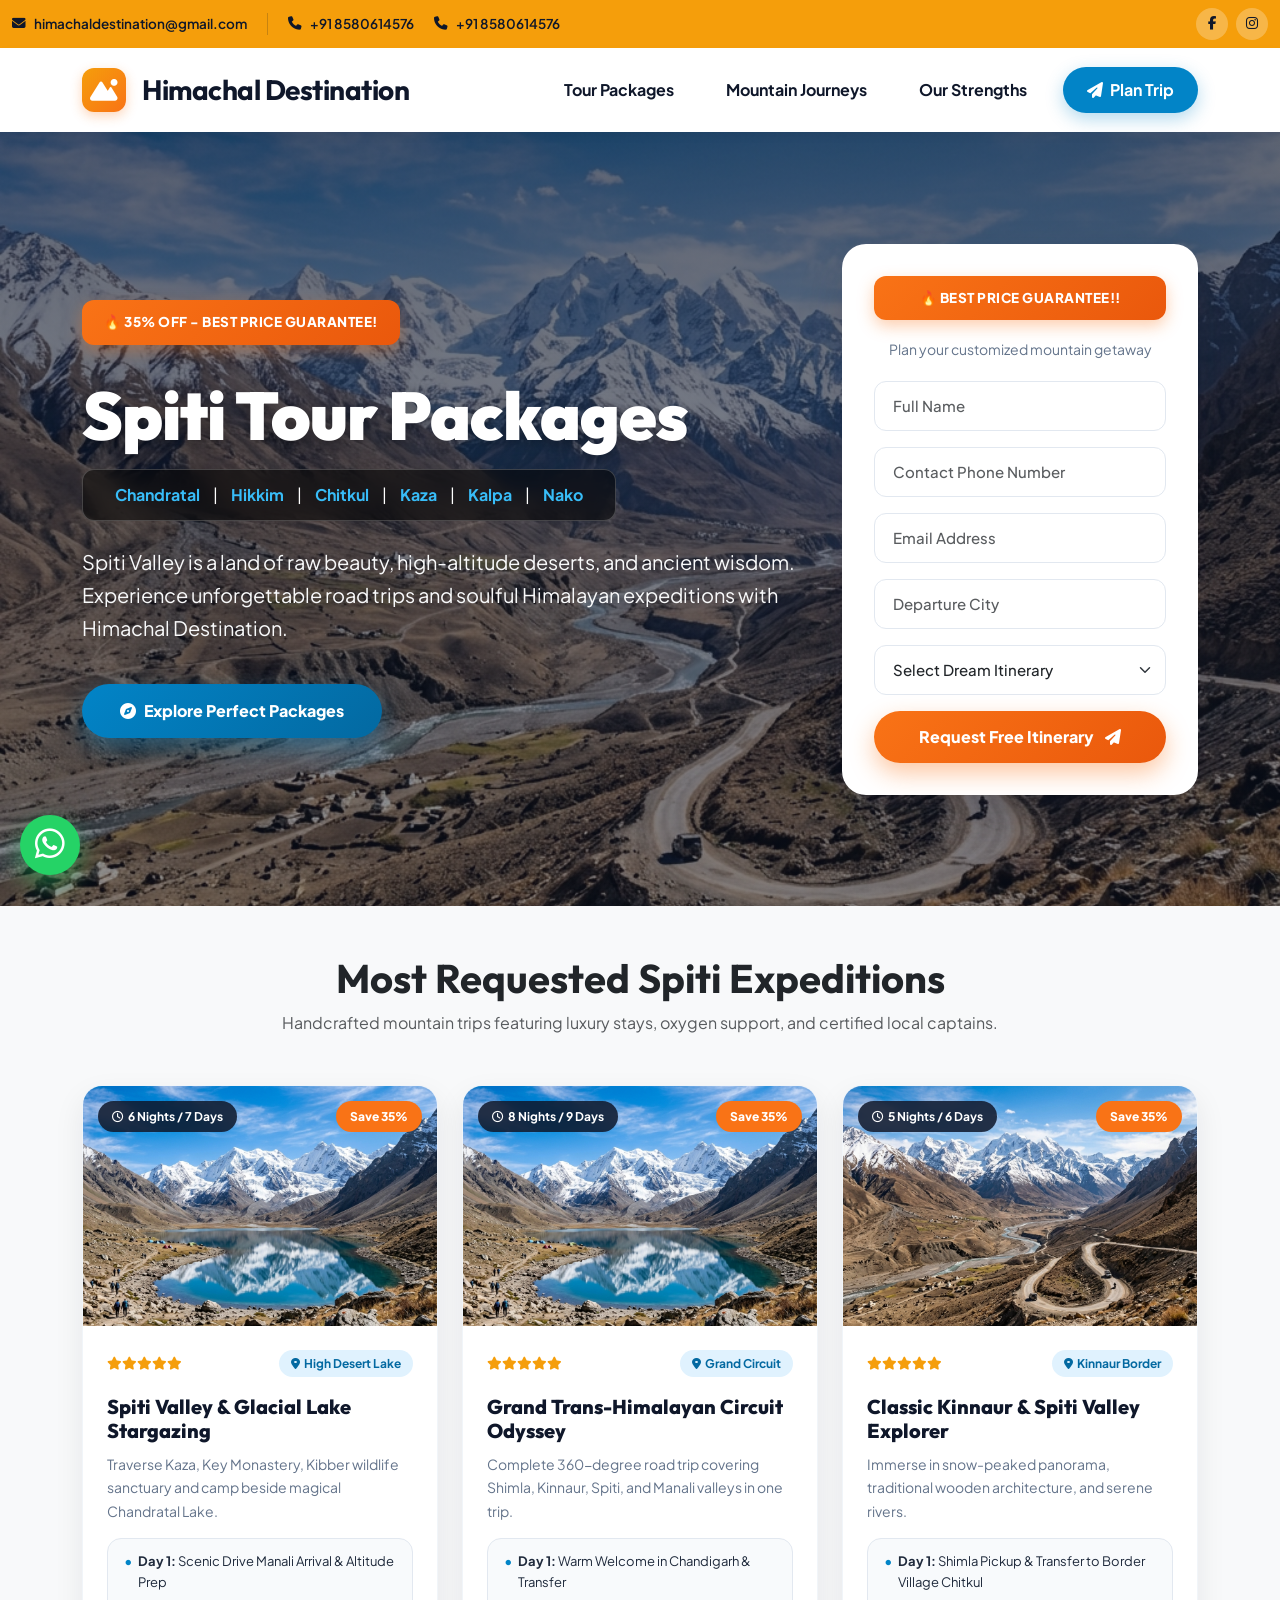
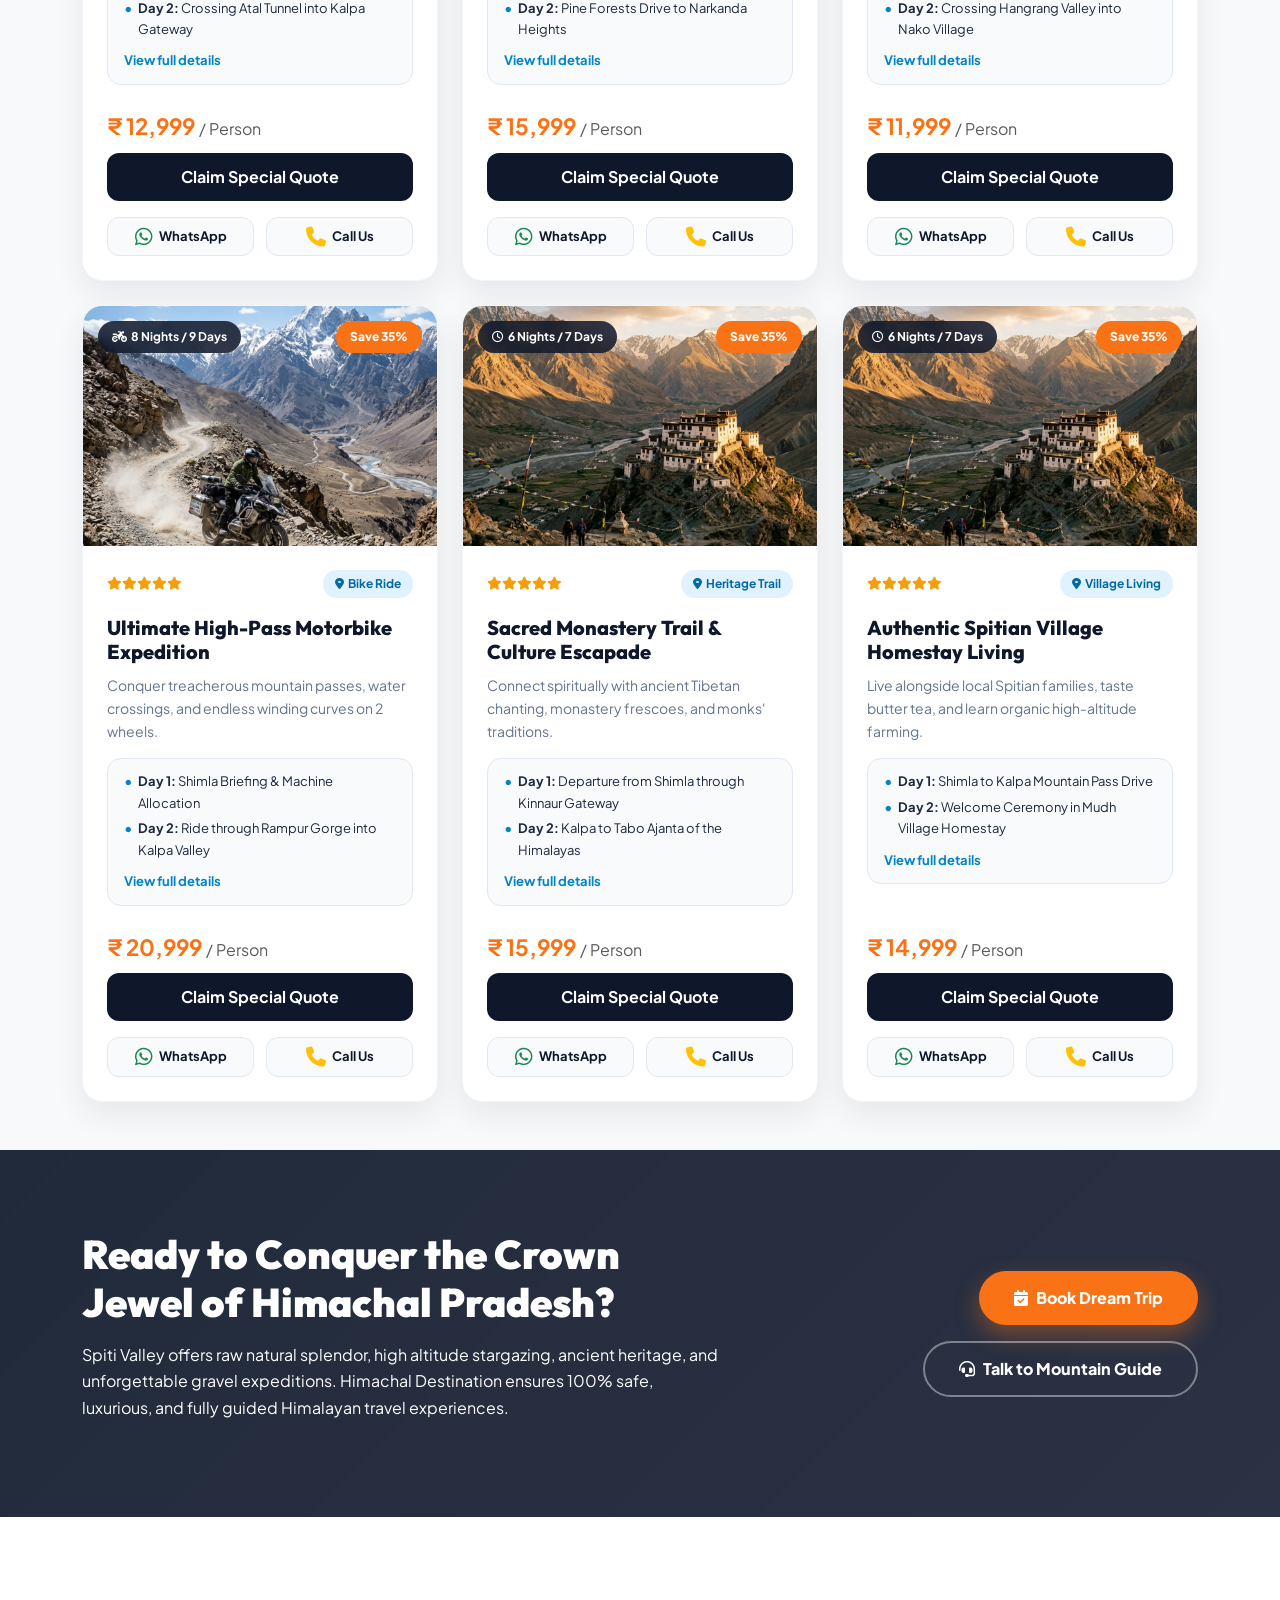
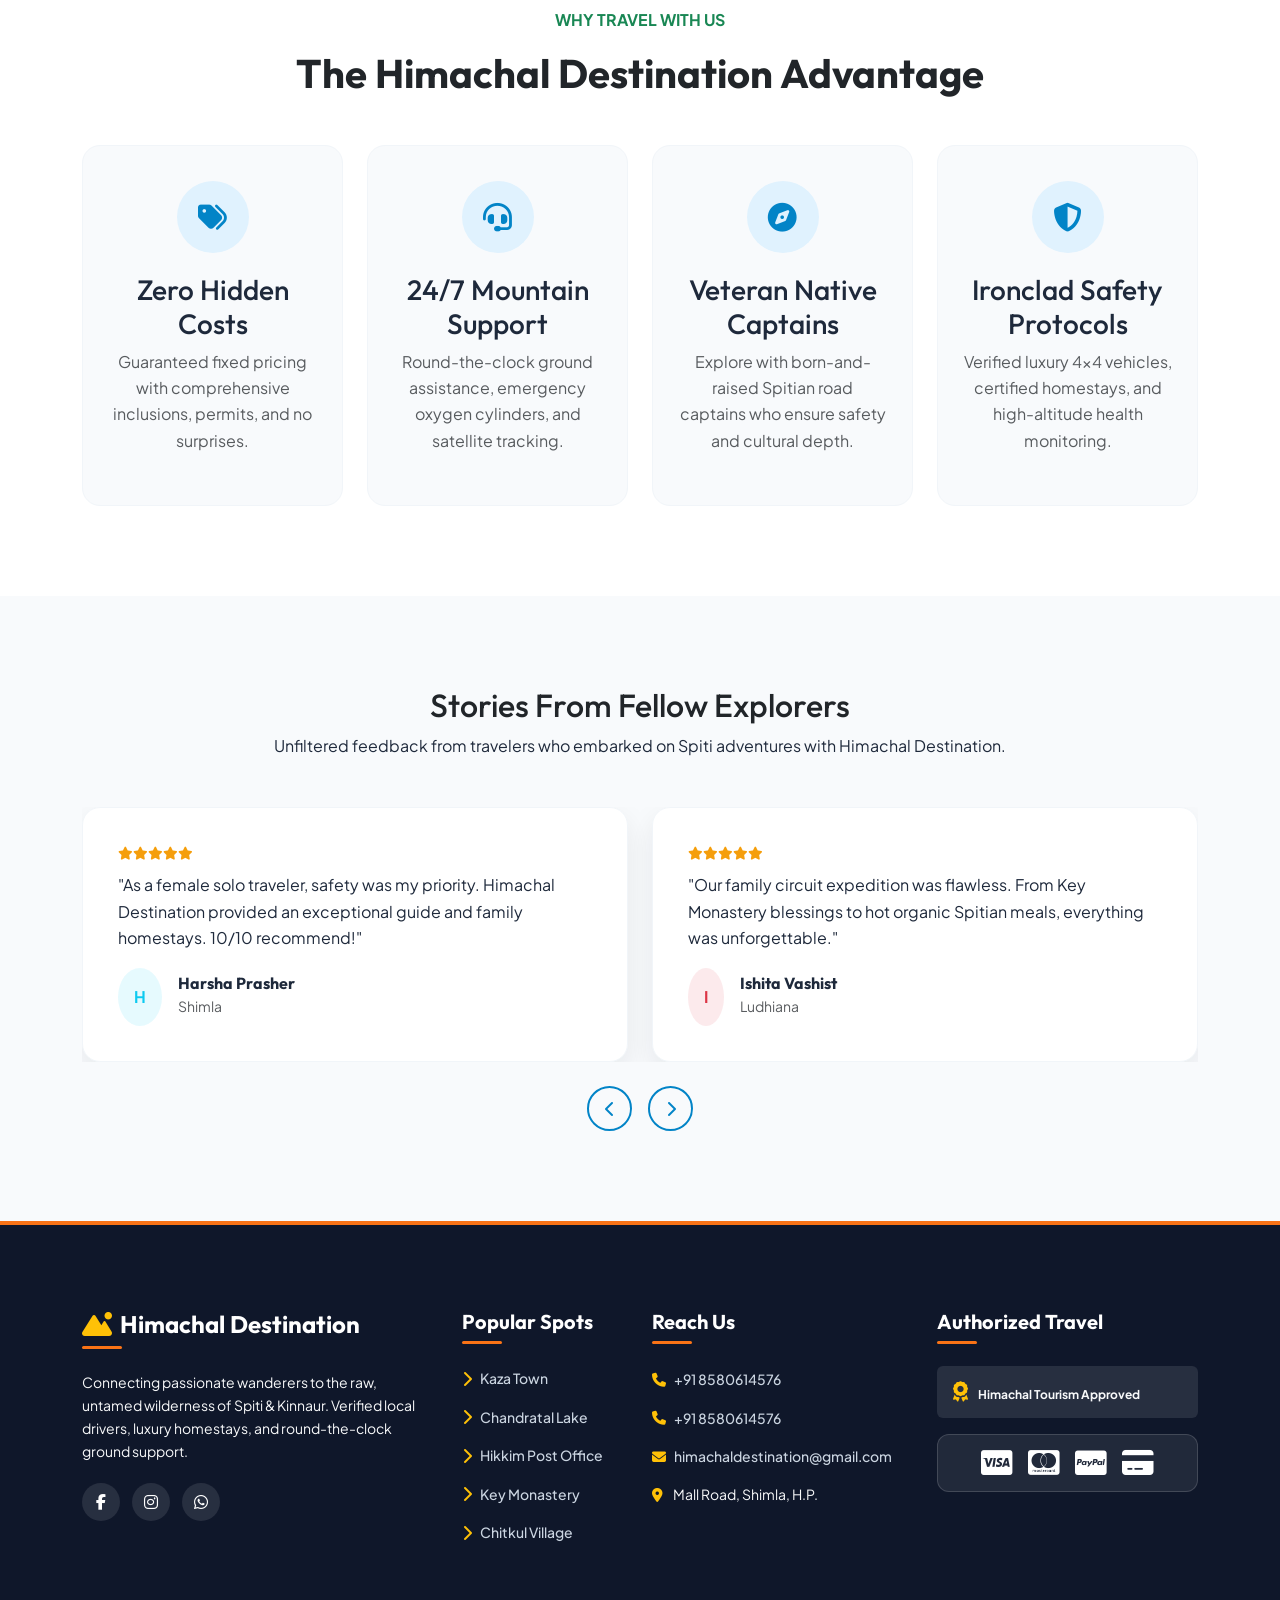
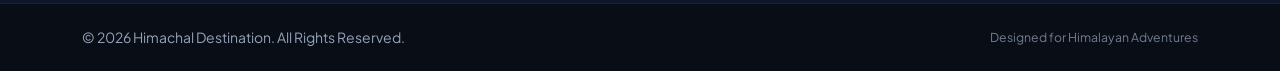
==== commit 9d5a99c8: "Update contact phone numbers in index.html" ====
--- a/index.html
+++ b/index.html
@@ -31,7 +31,7 @@
 
     <!-- Floating Quick Communication Widget -->
     <div class="hd-whatsapp-widget">
-        <a href="https://api.whatsapp.com/send?phone=+919816002003&text=Hello%20Himachal%20Destination,%20I%20want%20to%20plan%20my%20Spiti%20dream%20vacation."
+        <a href="https://api.whatsapp.com/send?phone=+918580614576&text=Hello%20Himachal%20Destination,%20I%20want%20to%20plan%20my%20Spiti%20dream%20vacation."
             target="_blank" aria-label="Chat on WhatsApp">
             <i class="fa-brands fa-whatsapp"></i>
         </a>
@@ -44,11 +44,11 @@
                 <a href="mailto:himachaldestination@gmail.com" class="hd-divider">
                     <i class="fa-solid fa-envelope"></i> himachaldestination@gmail.com
                 </a>
-                <a href="tel:+919876543210">
-                    <i class="fa-solid fa-phone"></i> +91 9876543210
+                <a href="tel:+918580614576">
+                    <i class="fa-solid fa-phone"></i> +91 8580614576
                 </a>
-                <a href="tel:+919876543210" class="hd-hide-mobile">
-                    <i class="fa-solid fa-phone"></i> +91 9876543210
+                <a href="tel:+918580614576" class="hd-hide-mobile">
+                    <i class="fa-solid fa-phone"></i> +91 8580614576
                 </a>
             </div>
 
@@ -709,8 +709,8 @@
                 <div class="col-lg-3 col-md-6">
                     <h3 class="fs-5 text-white fw-bold">Reach Us</h3>
                     <ul class="hd-footer-links">
-                        <li><a href="tel:+919876543210"><i class="fa-solid fa-phone text-warning"></i> +91 9876543210</a></li>
-                        <li><a href="tel:+919876543210"><i class="fa-solid fa-phone text-warning"></i> +91 9876543210</a></li>
+                        <li><a href="tel:+918580614576"><i class="fa-solid fa-phone text-warning"></i> +91 8580614576</a></li>
+                        <li><a href="tel:+918580614576"><i class="fa-solid fa-phone text-warning"></i> +91 8580614576</a></li>
                         <li><a href="mailto:himachaldestination@gmail.com"><i class="fa-solid fa-envelope text-warning"></i> himachaldestination@gmail.com</a></li>
                         <li><span class="small text-light opacity-85"><i class="fa-solid fa-location-dot text-warning me-2"></i> Mall Road, Shimla, H.P.</span></li>
                     </ul>
@@ -835,4 +835,4 @@
         }
     </script>
 </body>
-</html>+</html>
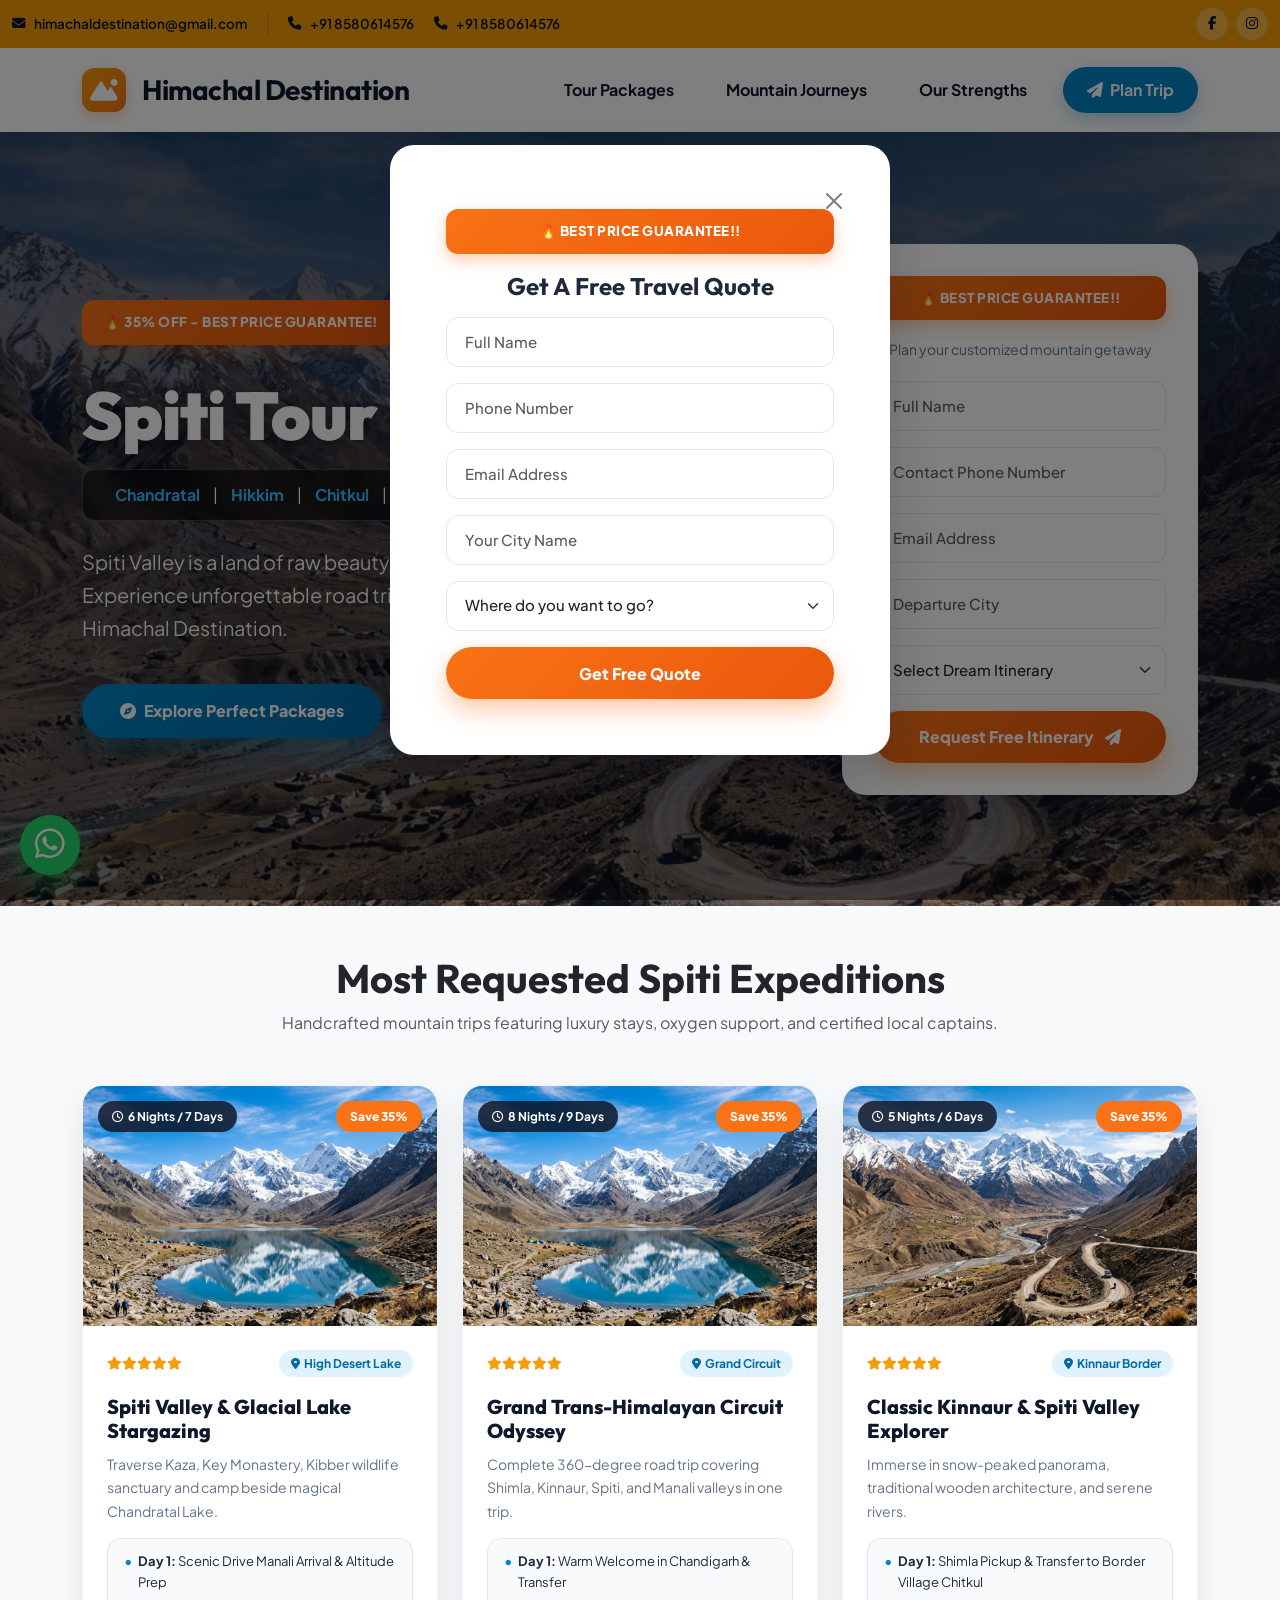
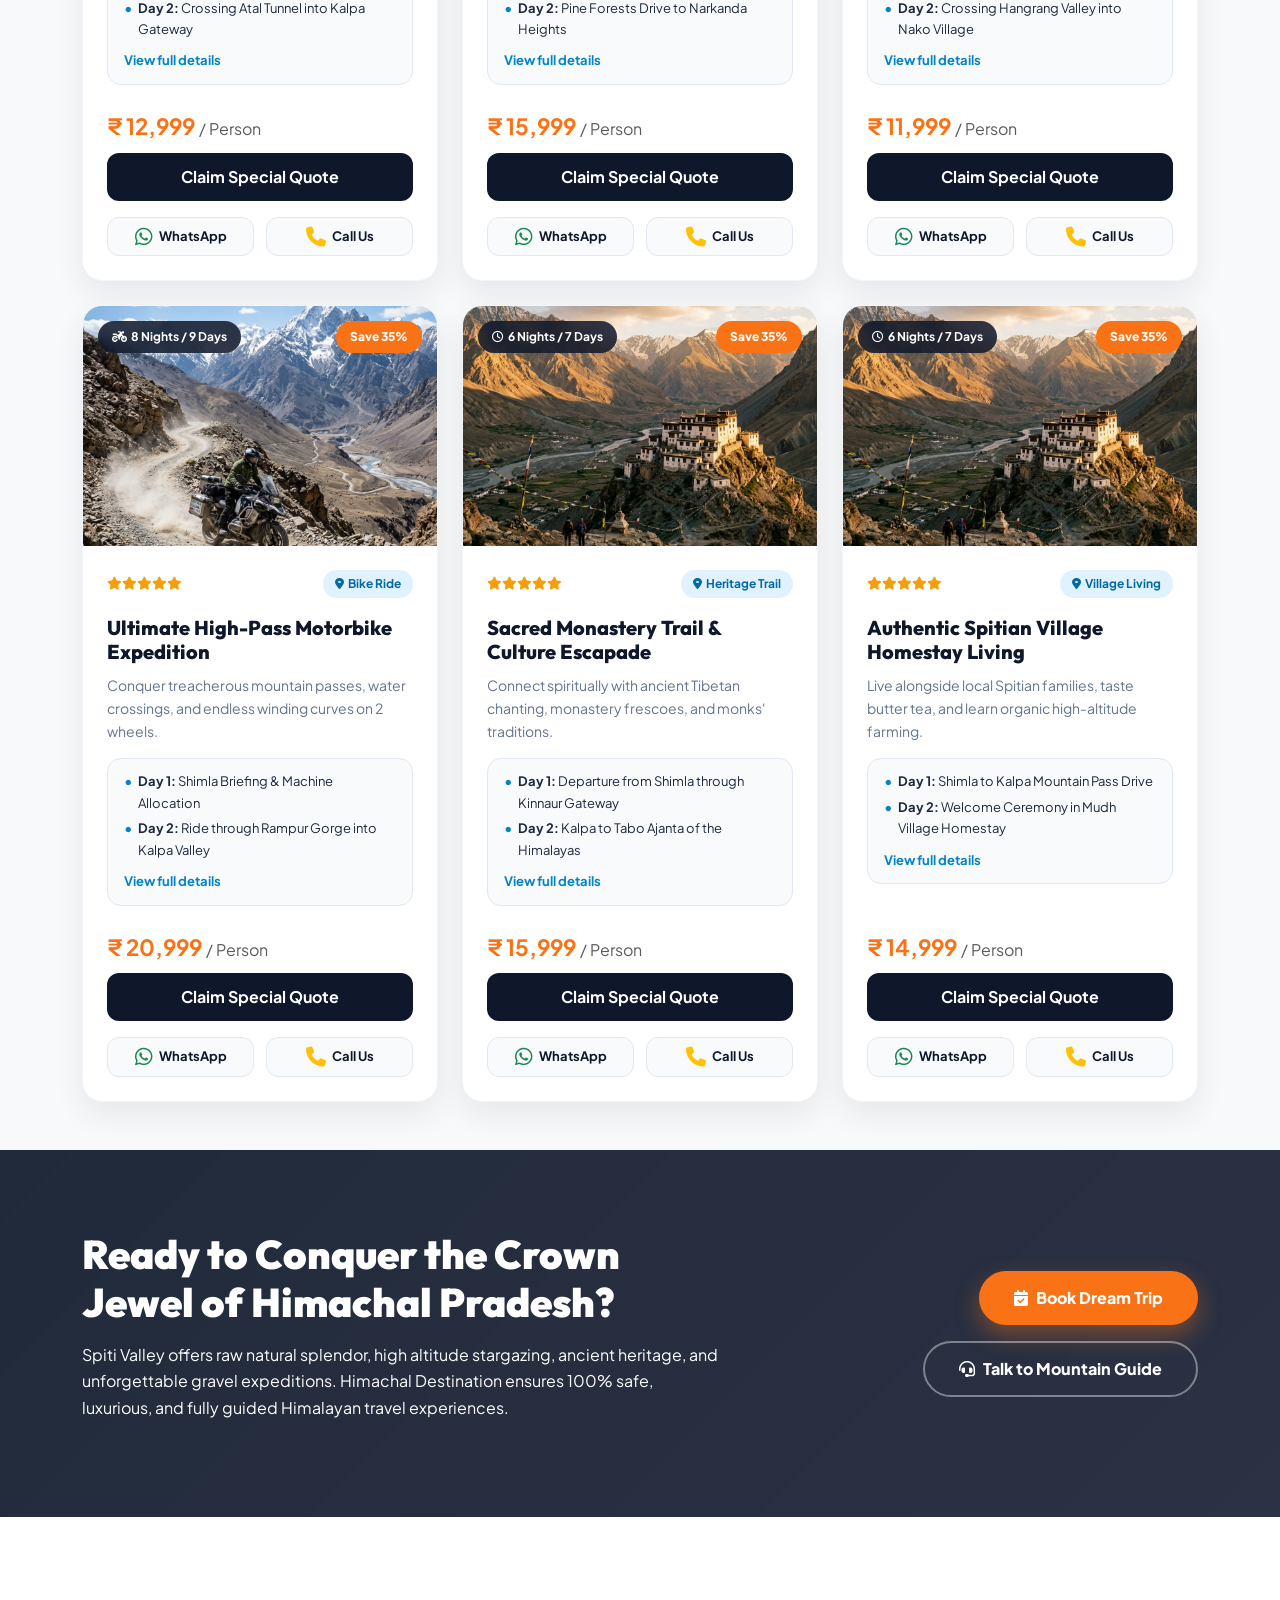
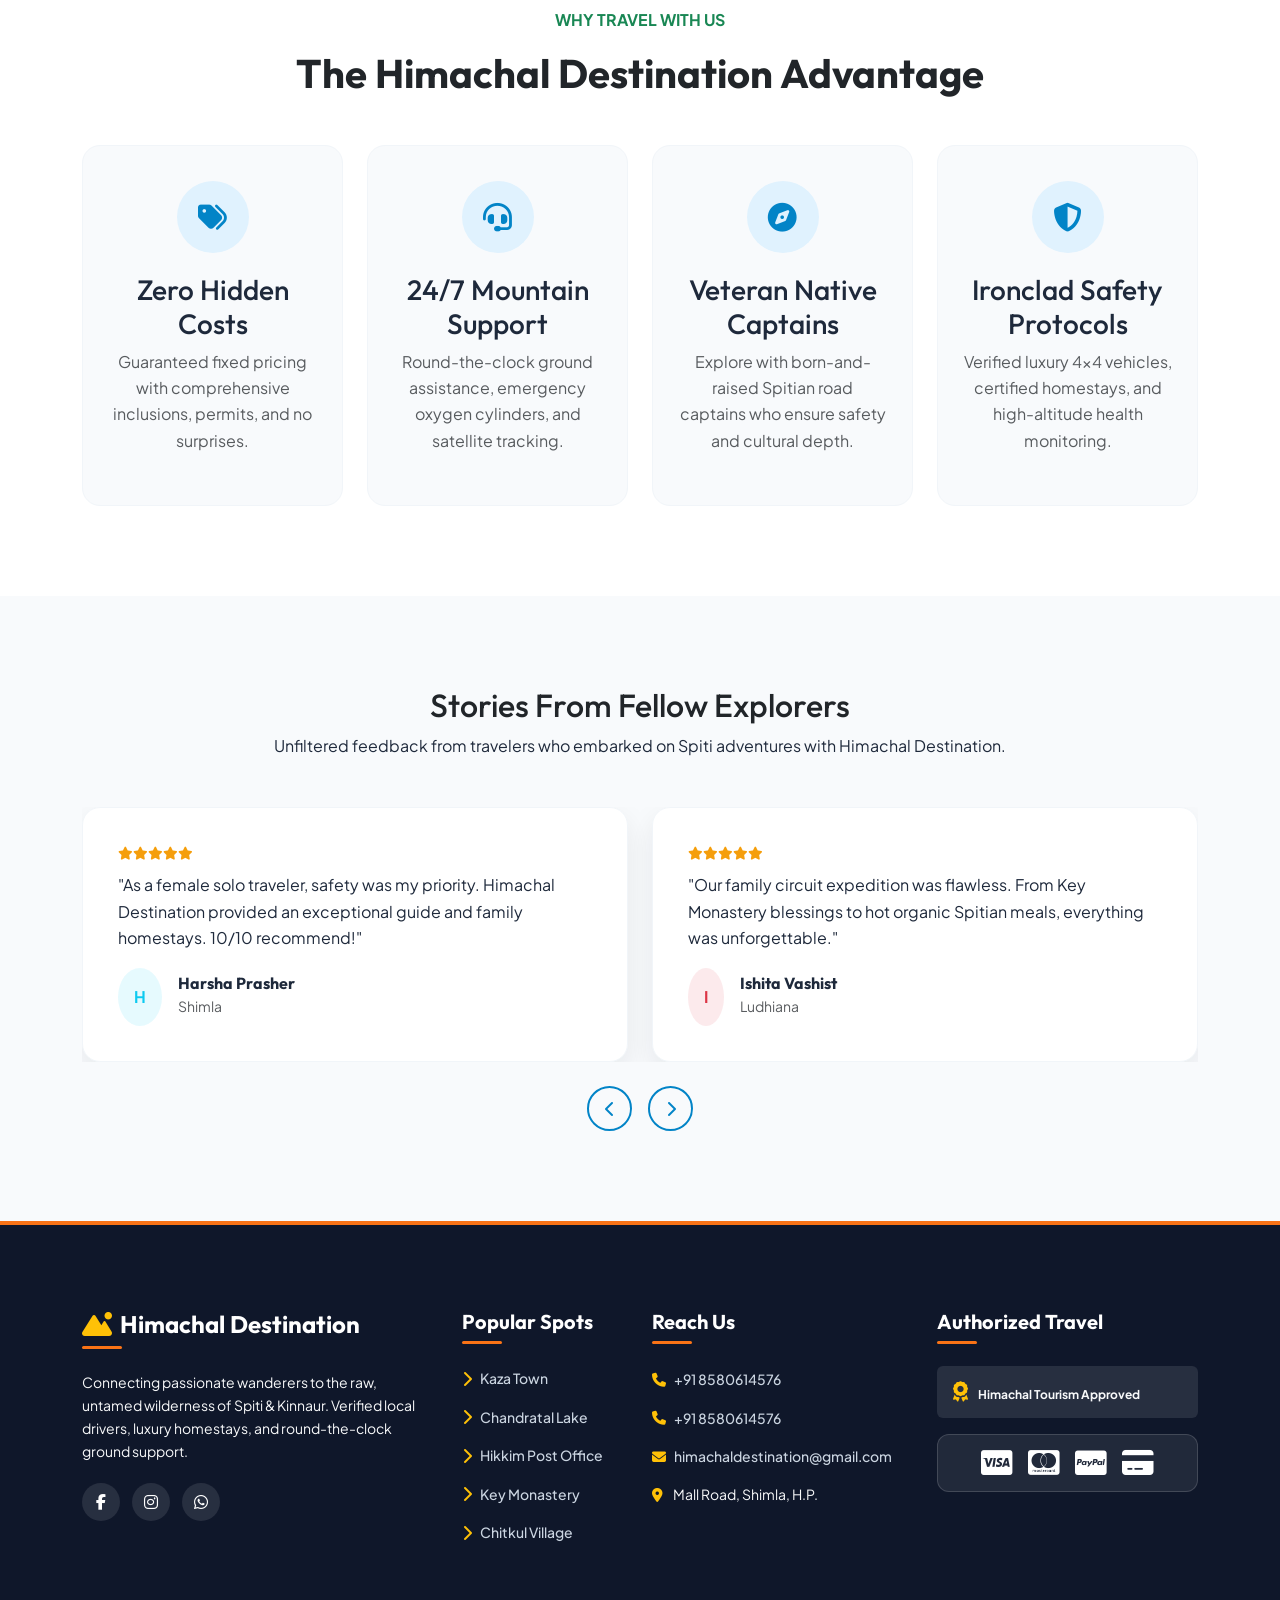
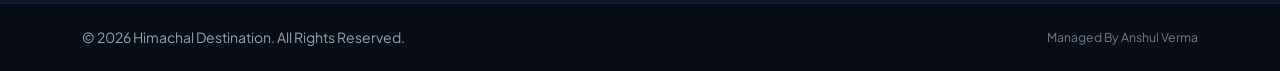
==== commit 527c2876: "Update copyright information in index.html" ====
--- a/index.html
+++ b/index.html
@@ -735,7 +735,7 @@
     <div class="copyright text-center">
         <div class="container d-flex flex-column flex-md-row justify-content-between align-items-center gap-2">
             <div>© 2026 Himachal Destination. All Rights Reserved.</div>
-            <div class="small opacity-75">Designed for Himalayan Adventures</div>
+            <div class="small opacity-75">Managed By Anshul Verma</div>
         </div>
     </div>
 
